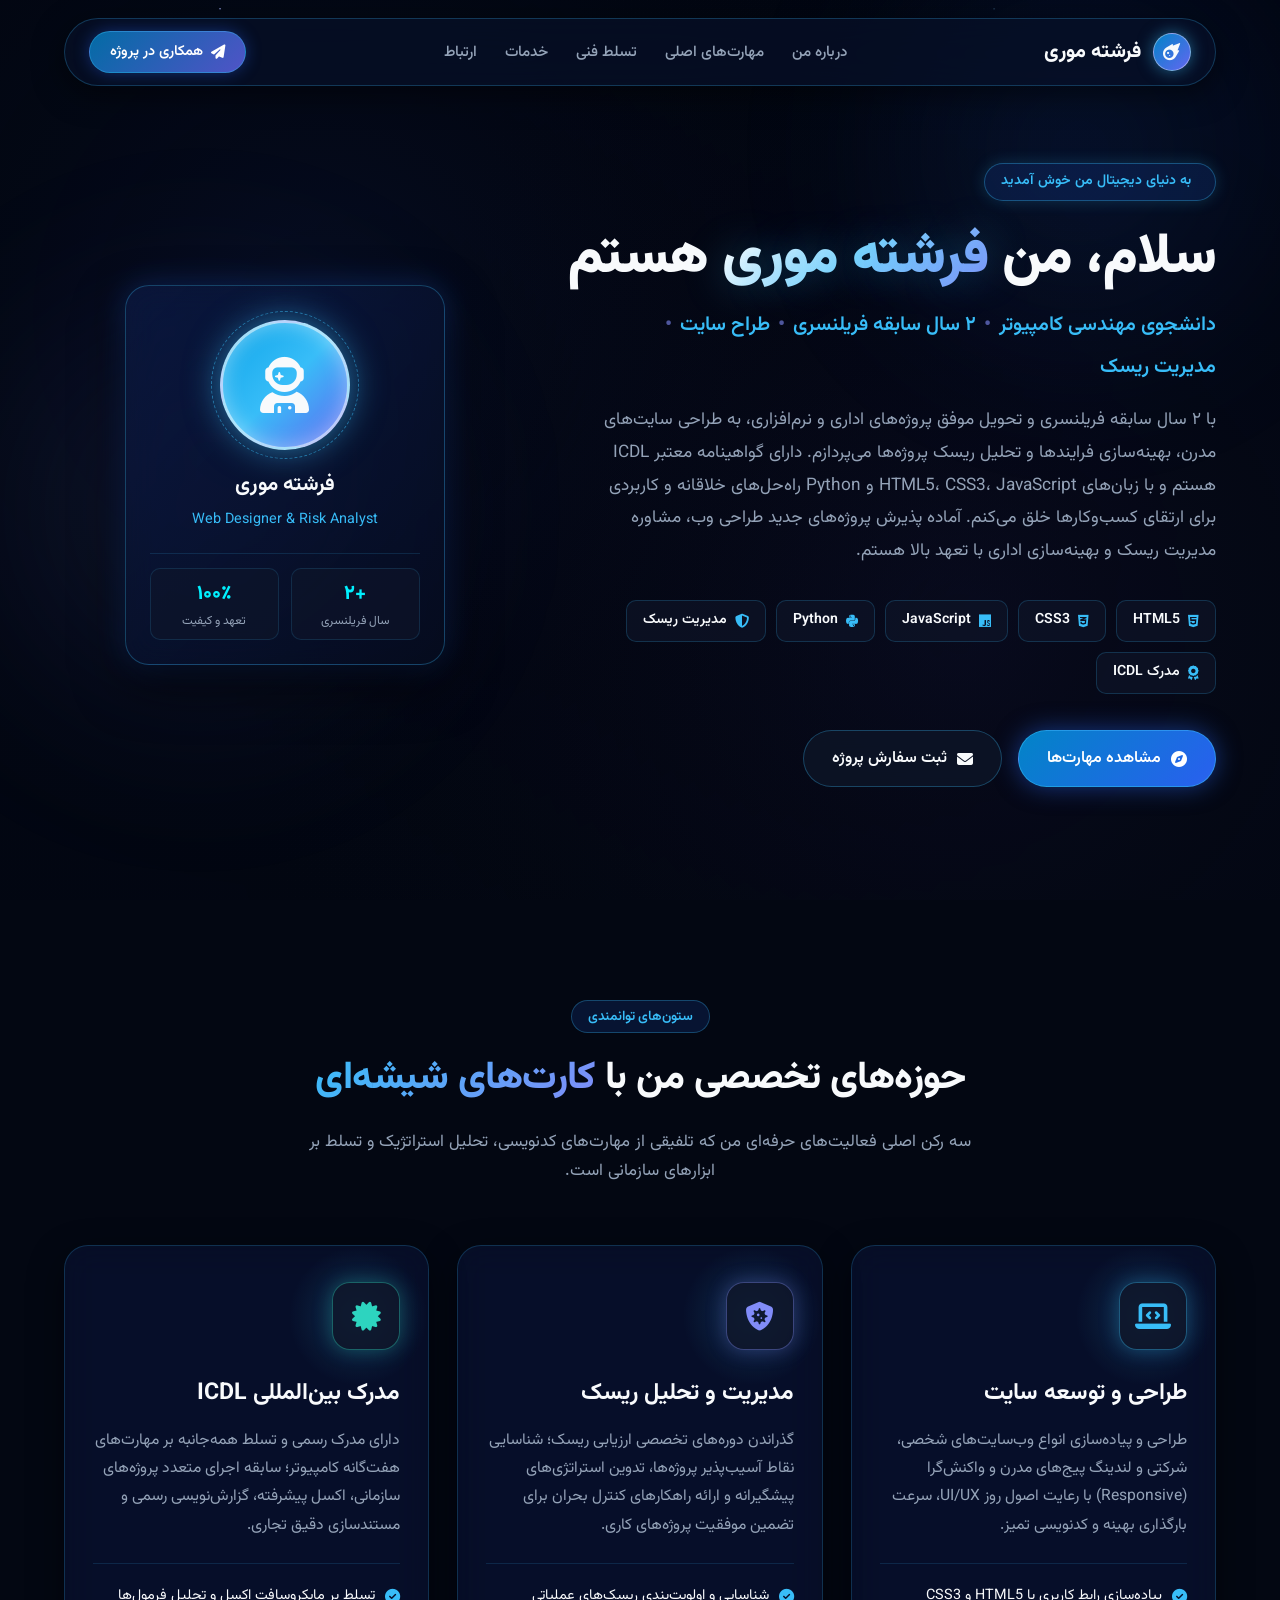
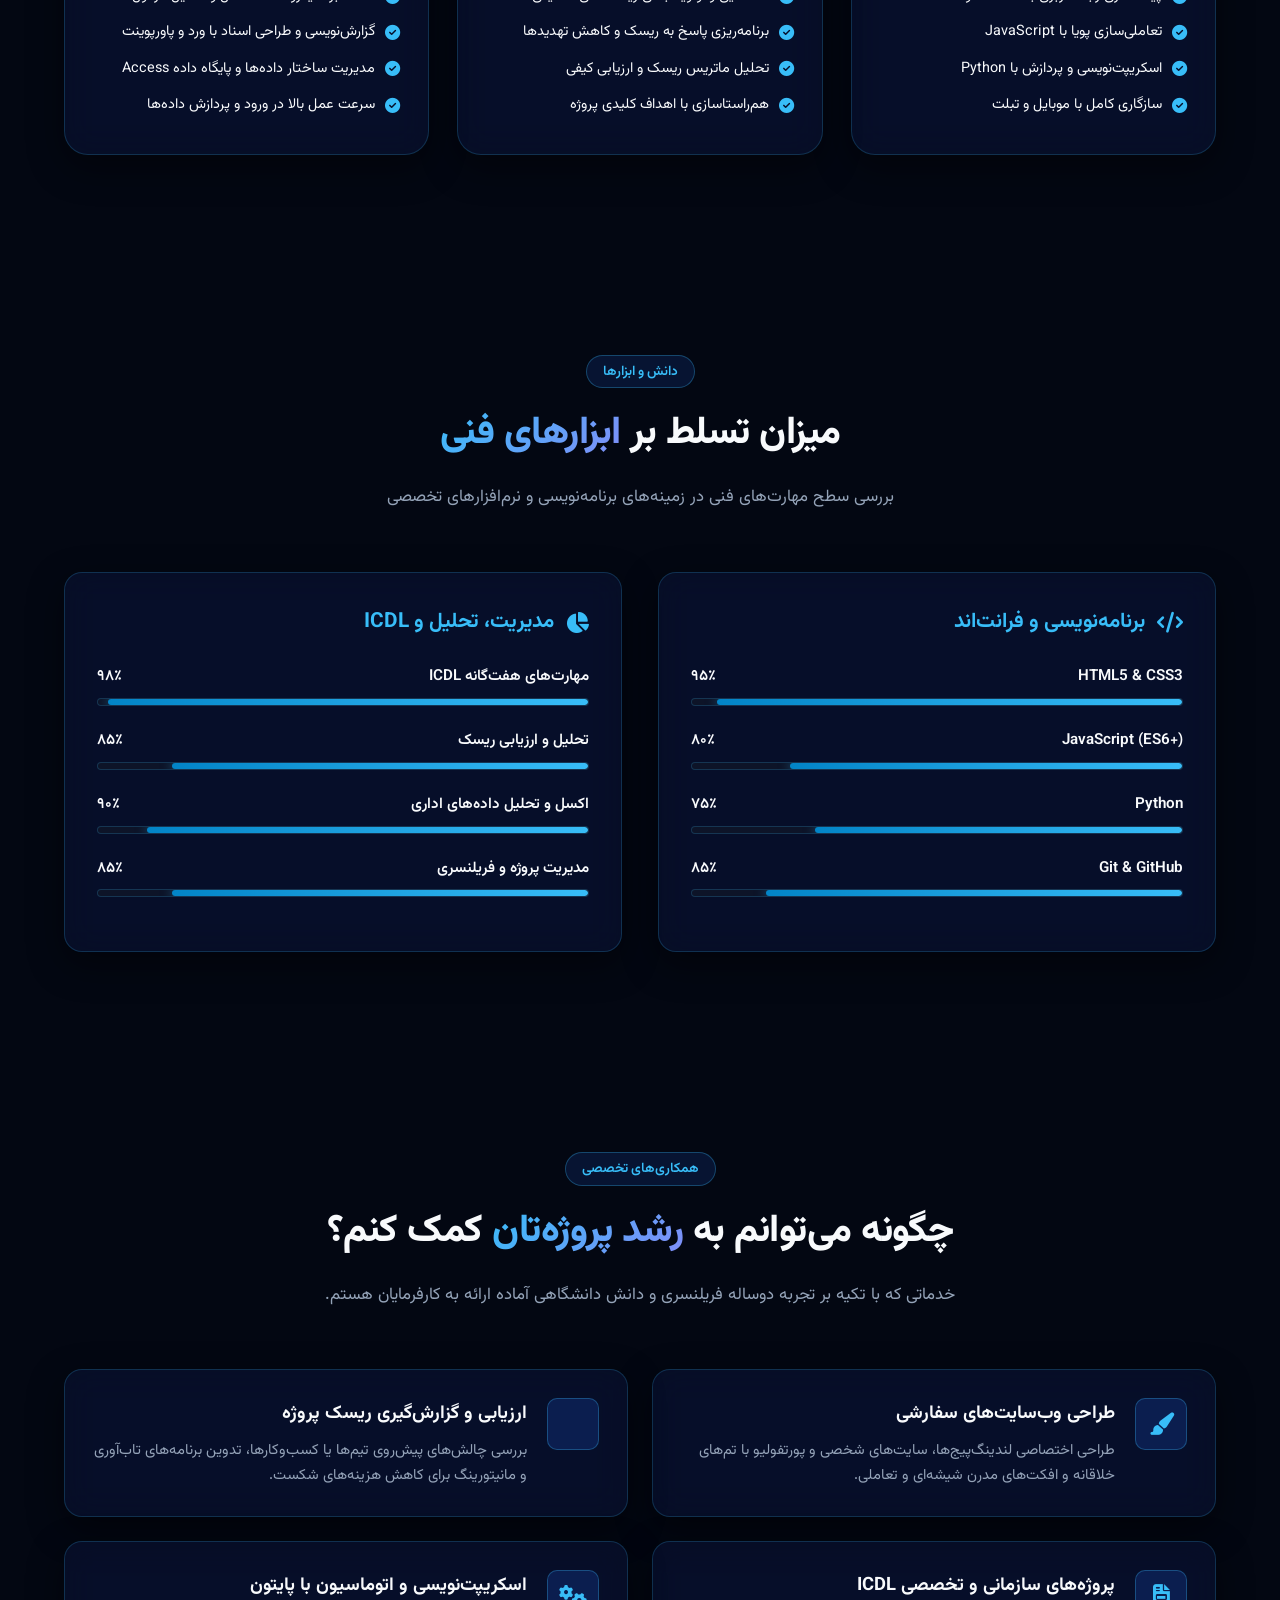
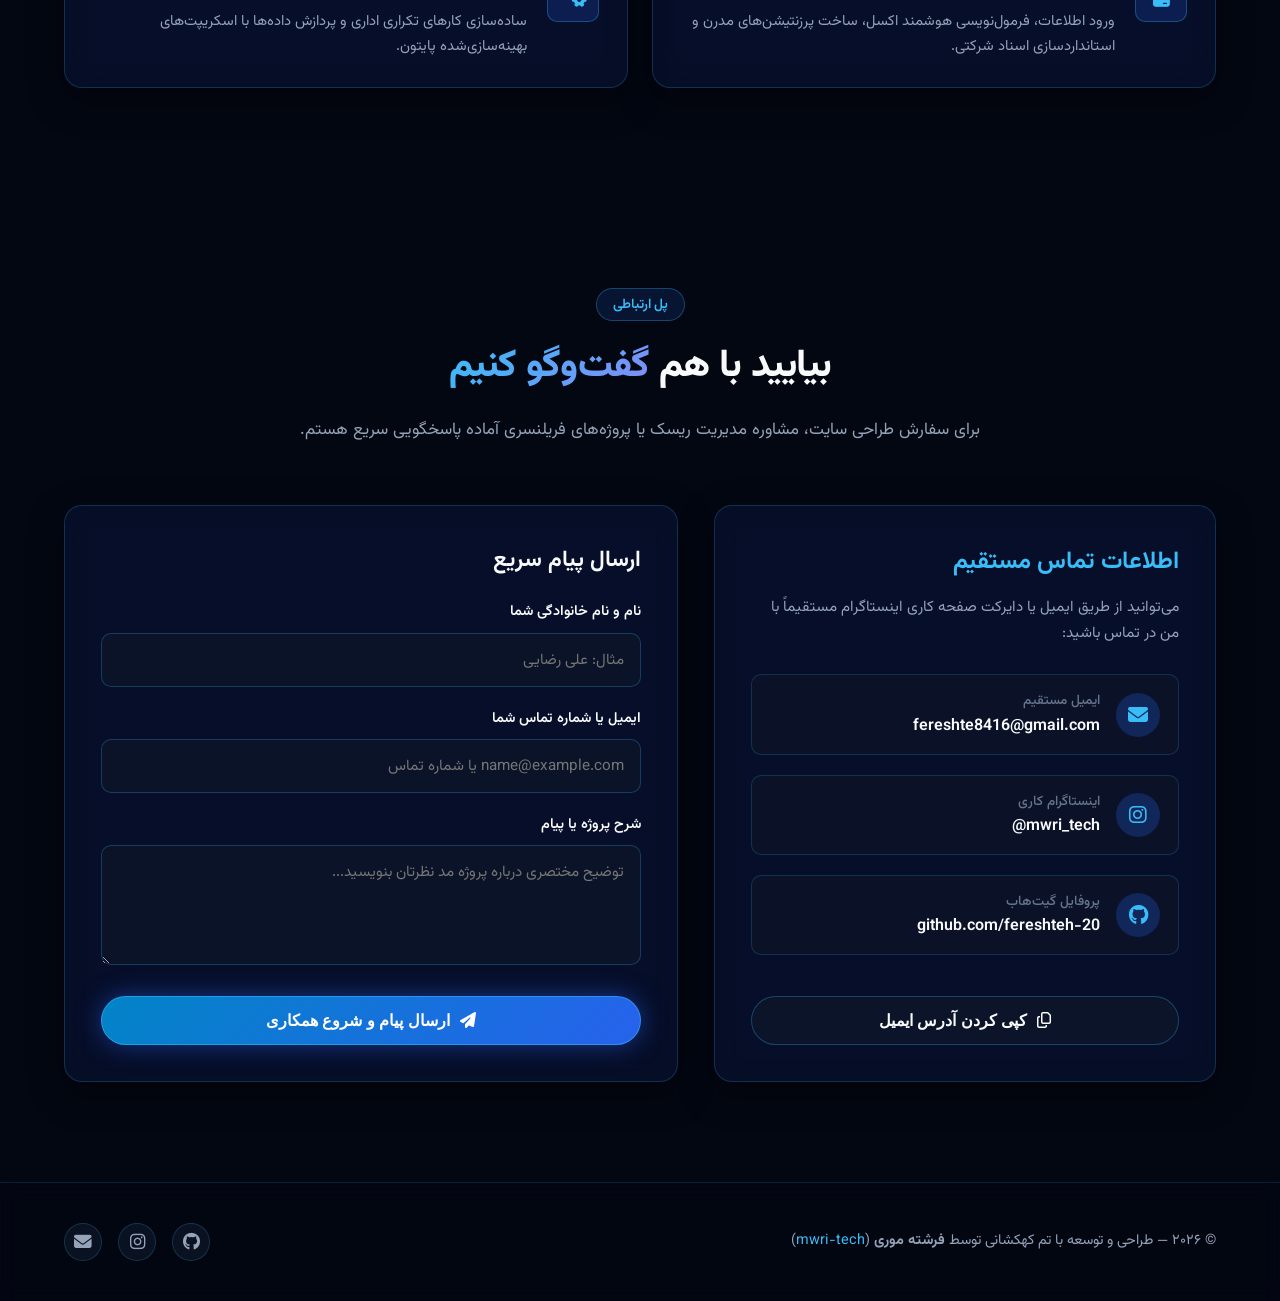
==== index.html @ f46a6313 "feat: cosmic galaxy resume website for Fereshteh Mouri" ====
<!DOCTYPE html>
<html lang="fa" dir="rtl">
<head>
  <meta charset="UTF-8">
  <meta name="viewport" content="width=device-width, initial-scale=1.0">
  <meta name="description" content="رزومه شخصی فرشته موری (mwri-tech) - دانشجوی مهندسی کامپیوتر، طراح سایت، فریلنسر و متخصص مدیریت ریسک و ICDL با تم کهکشانی و کارت‌های شیشه‌ای">
  <title>فرشته موری | رزومه شخصی و نمونه‌کارها</title>

  <!-- Font Awesome Icons CDN -->
  <link rel="stylesheet" href="https://cdnjs.cloudflare.com/ajax/libs/font-awesome/6.5.1/css/all.min.css">

  <!-- Custom Cosmic Styles -->
  <link rel="stylesheet" href="assets/css/style.css">
</head>
<body>

  <!-- Cosmic Background Starfield Canvas -->
  <canvas id="stars-canvas"></canvas>

  <!-- Cosmic Atmospheric Glow Orbs -->
  <div class="cosmic-orb orb-1"></div>
  <div class="cosmic-orb orb-2"></div>

  <!-- ================= Header & Navigation ================= -->
  <header class="site-header">
    <div class="container">
      <nav class="nav-bar">
        <a href="#hero" class="brand-logo">
          <div class="brand-icon">
            <i class="fa-solid fa-meteor"></i>
          </div>
          <span>فرشته موری</span>
        </a>

        <ul class="nav-links">
          <li><a href="#hero" class="nav-link">درباره من</a></li>
          <li><a href="#core-pillars" class="nav-link">مهارت‌های اصلی</a></li>
          <li><a href="#skills" class="nav-link">تسلط فنی</a></li>
          <li><a href="#services" class="nav-link">خدمات</a></li>
          <li><a href="#contact" class="nav-link">ارتباط</a></li>
        </ul>

        <a href="#contact" class="nav-cta">
          <i class="fa-solid fa-paper-plane"></i>
          <span>همکاری در پروژه</span>
        </a>

        <button class="mobile-toggle" aria-label="منو">
          <i class="fa-solid fa-bars"></i>
        </button>
      </nav>
    </div>
  </header>

  <!-- ================= Hero Section ================= -->
  <section id="hero" class="hero-section">
    <div class="container">
      <div class="hero-content">
        <!-- Hero Information -->
        <div class="hero-info">
          <div class="hero-badge">
            <i class="fa-solid fa-sparkles"></i>
            <span>به دنیای دیجیتال من خوش آمدید</span>
          </div>

          <h1 class="hero-title">
            سلام، من <span class="gradient-text">فرشته موری</span> هستم
          </h1>

          <div class="hero-subtitle">
            <span>دانشجوی مهندسی کامپیوتر</span>
            <span class="dot">•</span>
            <span>۲ سال سابقه فریلنسری</span>
            <span class="dot">•</span>
            <span>طراح سایت</span>
            <span class="dot">•</span>
            <span>مدیریت ریسک</span>
          </div>

          <p class="hero-bio">
            با ۲ سال سابقه فریلنسری و تحویل موفق پروژه‌های اداری و نرم‌افزاری، به طراحی سایت‌های مدرن، بهینه‌سازی فرایندها و تحلیل ریسک پروژه‌ها می‌پردازم. دارای گواهینامه معتبر ICDL هستم و با زبان‌های HTML5، CSS3، JavaScript و Python راه‌حل‌های خلاقانه و کاربردی برای ارتقای کسب‌وکارها خلق می‌کنم. آماده پذیرش پروژه‌های جدید طراحی وب، مشاوره مدیریت ریسک و بهینه‌سازی اداری با تعهد بالا هستم.
          </p>

          <!-- Tech Stack Badges -->
          <div class="tech-pills">
            <div class="tech-pill"><i class="fa-brands fa-html5"></i> HTML5</div>
            <div class="tech-pill"><i class="fa-brands fa-css3-alt"></i> CSS3</div>
            <div class="tech-pill"><i class="fa-brands fa-js"></i> JavaScript</div>
            <div class="tech-pill"><i class="fa-brands fa-python"></i> Python</div>
            <div class="tech-pill"><i class="fa-solid fa-shield-halved"></i> مدیریت ریسک</div>
            <div class="tech-pill"><i class="fa-solid fa-award"></i> مدرک ICDL</div>
          </div>

          <!-- Hero Action Buttons -->
          <div class="hero-actions">
            <a href="#core-pillars" class="btn btn-primary">
              <i class="fa-solid fa-compass"></i>
              <span>مشاهده مهارت‌ها</span>
            </a>
            <a href="#contact" class="btn btn-secondary">
              <i class="fa-solid fa-envelope"></i>
              <span>ثبت سفارش پروژه</span>
            </a>
          </div>
        </div>

        <!-- Hero 3D Card / Visual Box -->
        <div class="hero-visual">
          <div class="cosmic-avatar-box glass-panel">
            <div class="avatar-sphere">
              <i class="fa-solid fa-user-astronaut"></i>
            </div>

            <div class="avatar-info">
              <h3>فرشته موری</h3>
              <p>Web Designer & Risk Analyst</p>
            </div>

            <div class="avatar-stats">
              <div class="stat-item">
                <div class="stat-number">+۲</div>
                <div class="stat-label">سال فریلنسری</div>
              </div>
              <div class="stat-item">
                <div class="stat-number">۱۰۰٪</div>
                <div class="stat-label">تعهد و کیفیت</div>
              </div>
            </div>
          </div>
        </div>
      </div>
    </div>
  </section>

  <!-- ================= Glass Core Pillars Section ================= -->
  <section id="core-pillars" class="section">
    <div class="container">
      <div class="section-header">
        <span class="section-tag">ستون‌های توانمندی</span>
        <h2 class="section-title">حوزه‌های تخصصی من با <span>کارت‌های شیشه‌ای</span></h2>
        <p class="section-desc">
          سه رکن اصلی فعالیت‌های حرفه‌ای من که تلفیقی از مهارت‌های کدنویسی، تحلیل استراتژیک و تسلط بر ابزارهای سازمانی است.
        </p>
      </div>

      <div class="core-pillars-grid">
        <!-- Pillar 1: Web Design -->
        <div class="pillar-card card-web glass-panel">
          <div>
            <div class="pillar-icon-box">
              <i class="fa-solid fa-laptop-code"></i>
            </div>
            <h3 class="pillar-title">طراحی و توسعه سایت</h3>
            <p class="pillar-desc">
              طراحی و پیاده‌سازی انواع وب‌سایت‌های شخصی، شرکتی و لندینگ پیج‌های مدرن و واکنش‌گرا (Responsive) با رعایت اصول روز UI/UX، سرعت بارگذاری بهینه و کدنویسی تمیز.
            </p>
          </div>
          <ul class="pillar-features">
            <li><i class="fa-solid fa-circle-check"></i> پیاده‌سازی رابط کاربری با HTML5 و CSS3</li>
            <li><i class="fa-solid fa-circle-check"></i> تعاملی‌سازی پویا با JavaScript</li>
            <li><i class="fa-solid fa-circle-check"></i> اسکریپت‌نویسی و پردازش با Python</li>
            <li><i class="fa-solid fa-circle-check"></i> سازگاری کامل با موبایل و تبلت</li>
          </ul>
        </div>

        <!-- Pillar 2: Risk Management -->
        <div class="pillar-card card-risk glass-panel">
          <div>
            <div class="pillar-icon-box">
              <i class="fa-solid fa-shield-virus"></i>
            </div>
            <h3 class="pillar-title">مدیریت و تحلیل ریسک</h3>
            <p class="pillar-desc">
              گذراندن دوره‌های تخصصی ارزیابی ریسک؛ شناسایی نقاط آسیب‌پذیر پروژه‌ها، تدوین استراتژی‌های پیشگیرانه و ارائه راهکارهای کنترل بحران برای تضمین موفقیت پروژه‌های کاری.
            </p>
          </div>
          <ul class="pillar-features">
            <li><i class="fa-solid fa-circle-check"></i> شناسایی و اولویت‌بندی ریسک‌های عملیاتی</li>
            <li><i class="fa-solid fa-circle-check"></i> برنامه‌ریزی پاسخ به ریسک و کاهش تهدیدها</li>
            <li><i class="fa-solid fa-circle-check"></i> تحلیل ماتریس ریسک و ارزیابی کیفی</li>
            <li><i class="fa-solid fa-circle-check"></i> هم‌راستاسازی با اهداف کلیدی پروژه</li>
          </ul>
        </div>

        <!-- Pillar 3: ICDL -->
        <div class="pillar-card card-icdl glass-panel">
          <div>
            <div class="pillar-icon-box">
              <i class="fa-solid fa-certificate"></i>
            </div>
            <h3 class="pillar-title">مدرک بین‌المللی ICDL</h3>
            <p class="pillar-desc">
              دارای مدرک رسمی و تسلط همه‌جانبه بر مهارت‌های هفت‌گانه کامپیوتر؛ سابقه اجرای متعدد پروژه‌های سازمانی، اکسل پیشرفته، گزارش‌نویسی رسمی و مستندسازی دقیق تجاری.
            </p>
          </div>
          <ul class="pillar-features">
            <li><i class="fa-solid fa-circle-check"></i> تسلط بر مایکروسافت اکسل و تحلیل فرمول‌ها</li>
            <li><i class="fa-solid fa-circle-check"></i> گزارش‌نویسی و طراحی اسناد با ورد و پاورپوینت</li>
            <li><i class="fa-solid fa-circle-check"></i> مدیریت ساختار داده‌ها و پایگاه داده Access</li>
            <li><i class="fa-solid fa-circle-check"></i> سرعت عمل بالا در ورود و پردازش داده‌ها</li>
          </ul>
        </div>
      </div>
    </div>
  </section>

  <!-- ================= Technical Skills Section ================= -->
  <section id="skills" class="section">
    <div class="container">
      <div class="section-header">
        <span class="section-tag">دانش و ابزارها</span>
        <h2 class="section-title">میزان تسلط بر <span>ابزارهای فنی</span></h2>
        <p class="section-desc">
          بررسی سطح مهارت‌های فنی در زمینه‌های برنامه‌نویسی و نرم‌افزارهای تخصصی
        </p>
      </div>

      <div class="skills-wrapper">
        <!-- Programming & Web Skills -->
        <div class="skills-column glass-panel">
          <h3 class="skills-col-title">
            <i class="fa-solid fa-code"></i>
            برنامه‌نویسی و فرانت‌اند
          </h3>

          <div class="skill-bar-item">
            <div class="skill-info">
              <span>HTML5 & CSS3</span>
              <span>۹۵٪</span>
            </div>
            <div class="skill-track">
              <div class="skill-progress" data-width="95%"></div>
            </div>
          </div>

          <div class="skill-bar-item">
            <div class="skill-info">
              <span>JavaScript (ES6+)</span>
              <span>۸۰٪</span>
            </div>
            <div class="skill-track">
              <div class="skill-progress" data-width="80%"></div>
            </div>
          </div>

          <div class="skill-bar-item">
            <div class="skill-info">
              <span>Python</span>
              <span>۷۵٪</span>
            </div>
            <div class="skill-track">
              <div class="skill-progress" data-width="75%"></div>
            </div>
          </div>

          <div class="skill-bar-item">
            <div class="skill-info">
              <span>Git & GitHub</span>
              <span>۸۵٪</span>
            </div>
            <div class="skill-track">
              <div class="skill-progress" data-width="85%"></div>
            </div>
          </div>
        </div>

        <!-- Management & Office Skills -->
        <div class="skills-column glass-panel">
          <h3 class="skills-col-title">
            <i class="fa-solid fa-chart-pie"></i>
            مدیریت، تحلیل و ICDL
          </h3>

          <div class="skill-bar-item">
            <div class="skill-info">
              <span>مهارت‌های هفت‌گانه ICDL</span>
              <span>۹۸٪</span>
            </div>
            <div class="skill-track">
              <div class="skill-progress" data-width="98%"></div>
            </div>
          </div>

          <div class="skill-bar-item">
            <div class="skill-info">
              <span>تحلیل و ارزیابی ریسک</span>
              <span>۸۵٪</span>
            </div>
            <div class="skill-track">
              <div class="skill-progress" data-width="85%"></div>
            </div>
          </div>

          <div class="skill-bar-item">
            <div class="skill-info">
              <span>اکسل و تحلیل داده‌های اداری</span>
              <span>۹۰٪</span>
            </div>
            <div class="skill-track">
              <div class="skill-progress" data-width="90%"></div>
            </div>
          </div>

          <div class="skill-bar-item">
            <div class="skill-info">
              <span>مدیریت پروژه و فریلنسری</span>
              <span>۸۵٪</span>
            </div>
            <div class="skill-track">
              <div class="skill-progress" data-width="85%"></div>
            </div>
          </div>
        </div>
      </div>
    </div>
  </section>

  <!-- ================= Services Section ================= -->
  <section id="services" class="section">
    <div class="container">
      <div class="section-header">
        <span class="section-tag">همکاری‌های تخصصی</span>
        <h2 class="section-title">چگونه می‌توانم به <span>رشد پروژه‌تان</span> کمک کنم؟</h2>
        <p class="section-desc">
          خدماتی که با تکیه بر تجربه دوساله فریلنسری و دانش دانشگاهی آماده ارائه به کارفرمایان هستم.
        </p>
      </div>

      <div class="services-grid">
        <div class="service-card glass-panel">
          <div class="service-icon">
            <i class="fa-solid fa-paintbrush"></i>
          </div>
          <div class="service-content">
            <h4>طراحی وب‌سایت‌های سفارشی</h4>
            <p>
              طراحی اختصاصی لندینگ‌پیج‌ها، سایت‌های شخصی و پورتفولیو با تم‌های خلاقانه و افکت‌های مدرن شیشه‌ای و تعاملی.
            </p>
          </div>
        </div>

        <div class="service-card glass-panel">
          <div class="service-icon">
            <i class="fa-solid fa-shield-check"></i>
          </div>
          <div class="service-content">
            <h4>ارزیابی و گزارش‌گیری ریسک پروژه</h4>
            <p>
              بررسی چالش‌های پیش‌روی تیم‌ها یا کسب‌وکارها، تدوین برنامه‌های تاب‌آوری و مانیتورینگ برای کاهش هزینه‌های شکست.
            </p>
          </div>
        </div>

        <div class="service-card glass-panel">
          <div class="service-icon">
            <i class="fa-solid fa-file-invoice"></i>
          </div>
          <div class="service-content">
            <h4>پروژه‌های سازمانی و تخصصی ICDL</h4>
            <p>
              ورود اطلاعات، فرمول‌نویسی هوشمند اکسل، ساخت پرزنتیشن‌های مدرن و استانداردسازی اسناد شرکتی.
            </p>
          </div>
        </div>

        <div class="service-card glass-panel">
          <div class="service-icon">
            <i class="fa-solid fa-gears"></i>
          </div>
          <div class="service-content">
            <h4>اسکریپت‌نویسی و اتوماسیون با پایتون</h4>
            <p>
              ساده‌سازی کارهای تکراری اداری و پردازش داده‌ها با اسکریپت‌های بهینه‌سازی‌شده پایتون.
            </p>
          </div>
        </div>
      </div>
    </div>
  </section>

  <!-- ================= Contact Section ================= -->
  <section id="contact" class="section">
    <div class="container">
      <div class="section-header">
        <span class="section-tag">پل ارتباطی</span>
        <h2 class="section-title">بیایید با هم <span>گفت‌وگو کنیم</span></h2>
        <p class="section-desc">
          برای سفارش طراحی سایت، مشاوره مدیریت ریسک یا پروژه‌های فریلنسری آماده پاسخگویی سریع هستم.
        </p>
      </div>

      <div class="contact-grid">
        <!-- Contact Info Panel -->
        <div class="contact-info-panel glass-panel">
          <div>
            <h3 style="font-size: 1.5rem; margin-bottom: 12px; color: var(--cyan-glow);">اطلاعات تماس مستقیم</h3>
            <p style="color: var(--text-secondary); font-size: 0.95rem;">
              می‌توانید از طریق ایمیل یا دایرکت صفحه کاری اینستاگرام مستقیماً با من در تماس باشید:
            </p>

            <div class="contact-channels">
              <!-- Email -->
              <a href="mailto:fereshte8416@gmail.com" class="contact-channel-item">
                <div class="channel-icon">
                  <i class="fa-solid fa-envelope"></i>
                </div>
                <div class="channel-details">
                  <h5>ایمیل مستقیم</h5>
                  <p>fereshte8416@gmail.com</p>
                </div>
              </a>

              <!-- Instagram -->
              <a href="https://instagram.com/mwri_tech" target="_blank" rel="noopener noreferrer" class="contact-channel-item">
                <div class="channel-icon">
                  <i class="fa-brands fa-instagram"></i>
                </div>
                <div class="channel-details">
                  <h5>اینستاگرام کاری</h5>
                  <p>@mwri_tech</p>
                </div>
              </a>

              <!-- GitHub -->
              <a href="https://github.com/fereshteh-20" target="_blank" rel="noopener noreferrer" class="contact-channel-item">
                <div class="channel-icon">
                  <i class="fa-brands fa-github"></i>
                </div>
                <div class="channel-details">
                  <h5>پروفایل گیت‌هاب</h5>
                  <p>github.com/fereshteh-20</p>
                </div>
              </a>
            </div>
          </div>

          <button id="copy-email-btn" class="btn btn-secondary" style="width: 100%;">
            <i class="fa-regular fa-copy"></i>
            <span>کپی کردن آدرس ایمیل</span>
          </button>
        </div>

        <!-- Contact Quick Message Form -->
        <div class="contact-form-panel glass-panel">
          <h3 style="font-size: 1.4rem; margin-bottom: 20px; color: var(--text-primary);">ارسال پیام سریع</h3>

          <div id="form-success" style="display: none; padding: 14px; background: rgba(16, 185, 129, 0.2); border: 1px solid rgba(16, 185, 129, 0.4); border-radius: 8px; color: #6ee7b7; margin-bottom: 20px; font-size: 0.95rem;">
            <i class="fa-solid fa-circle-check"></i> ایمیل شما آماده ارسال شد! نرم‌افزار ایمیل شما برای تایید نهایی باز شد.
          </div>

          <form id="contact-form">
            <div class="form-group">
              <label class="form-label" for="sender-name">نام و نام خانوادگی شما</label>
              <input type="text" id="sender-name" class="form-input" placeholder="مثال: علی رضایی" required>
            </div>

            <div class="form-group">
              <label class="form-label" for="sender-email">ایمیل یا شماره تماس شما</label>
              <input type="text" id="sender-email" class="form-input" placeholder="name@example.com یا شماره تماس" required>
            </div>

            <div class="form-group">
              <label class="form-label" for="sender-message">شرح پروژه یا پیام</label>
              <textarea id="sender-message" class="form-textarea" placeholder="توضیح مختصری درباره پروژه مد نظرتان بنویسید..." required></textarea>
            </div>

            <button type="submit" class="btn btn-primary" style="width: 100%;">
              <i class="fa-solid fa-paper-plane"></i>
              <span>ارسال پیام و شروع همکاری</span>
            </button>
          </form>
        </div>
      </div>
    </div>
  </section>

  <!-- ================= Footer ================= -->
  <footer class="site-footer">
    <div class="container">
      <div class="footer-content">
        <p class="footer-text">
          © ۲۰۲۶ — طراحی و توسعه با تم کهکشانی توسط <strong>فرشته موری</strong> (<a href="https://github.com/fereshteh-20" style="color: var(--cyan-glow); text-decoration: none;">mwri-tech</a>)
        </p>

        <div class="footer-socials">
          <a href="https://github.com/fereshteh-20" target="_blank" rel="noopener noreferrer" class="social-link" title="گیت‌هاب">
            <i class="fa-brands fa-github"></i>
          </a>
          <a href="https://instagram.com/mwri_tech" target="_blank" rel="noopener noreferrer" class="social-link" title="اینستاگرام">
            <i class="fa-brands fa-instagram"></i>
          </a>
          <a href="mailto:fereshte8416@gmail.com" class="social-link" title="ایمیل">
            <i class="fa-solid fa-envelope"></i>
          </a>
        </div>
      </div>
    </div>
  </footer>

  <!-- Scripts -->
  <script src="assets/js/stars-canvas.js"></script>
  <script src="assets/js/main.js"></script>
</body>
</html>
---- assets/css/style.css ----
/* ===================================================
   Cosmic Galaxy Resume - Fereshteh Mouri (mwri-tech)
   Theme: Deep Space Blue & Black + Glowing Glassmorphism
   =================================================== */

@import url('https://fonts.googleapis.com/css2?family=Vazirmatn:wght@300;400;500;600;700;800;900&display=swap');

:root {
  --font-main: 'Vazirmatn', -apple-system, BlinkMacSystemFont, 'Segoe UI', Roboto, Tahoma, sans-serif;

  /* Color Palette */
  --bg-deep-space: #030712;
  --bg-nebula-dark: #050b1d;
  --bg-nebula-blue: #0b1536;
  --text-primary: #f8fafc;
  --text-secondary: #94a3b8;
  --text-muted: #64748b;

  /* Cosmic Glows & Accents */
  --cyan-glow: #38bdf8;
  --cyan-bright: #00f0ff;
  --blue-accent: #2563eb;
  --blue-deep: #1d4ed8;
  --indigo-glow: #818cf8;
  --purple-nebula: #a855f7;

  /* Glassmorphism Specs */
  --glass-bg: rgba(11, 21, 54, 0.55);
  --glass-bg-hover: rgba(15, 28, 70, 0.75);
  --glass-border: rgba(56, 189, 248, 0.2);
  --glass-border-hover: rgba(56, 189, 248, 0.55);
  --glass-shadow: 0 12px 36px 0 rgba(0, 0, 0, 0.45);
  --glass-glow: 0 0 25px rgba(56, 189, 248, 0.18);
  --glass-blur: blur(16px) saturate(180%);

  /* Layout */
  --container-max: 1200px;
  --radius-sm: 10px;
  --radius-md: 18px;
  --radius-lg: 24px;
  --radius-full: 9999px;
  --transition-smooth: all 0.35s cubic-bezier(0.4, 0, 0.2, 1);
}

/* Reset & Base */
*, *::before, *::after {
  box-sizing: border-box;
  margin: 0;
  padding: 0;
}

html {
  scroll-behavior: smooth;
  color-scheme: dark;
}

body {
  font-family: var(--font-main);
  background-color: var(--bg-deep-space);
  color: var(--text-primary);
  direction: rtl;
  text-align: right;
  line-height: 1.7;
  overflow-x: hidden;
  position: relative;
  min-height: 100vh;
}

/* Cosmic Background Canvas */
#stars-canvas {
  position: fixed;
  top: 0;
  left: 0;
  width: 100%;
  height: 100%;
  z-index: 0;
  pointer-events: none;
}

/* Background Atmosphere Glows */
.cosmic-orb {
  position: fixed;
  border-radius: 50%;
  filter: blur(90px);
  pointer-events: none;
  z-index: 0;
  opacity: 0.35;
  animation: cosmicPulse 10s ease-in-out infinite alternate;
}

.orb-1 {
  top: -100px;
  right: -50px;
  width: 500px;
  height: 500px;
  background: radial-gradient(circle, rgba(37, 99, 235, 0.5) 0%, rgba(56, 189, 248, 0) 70%);
}

.orb-2 {
  bottom: 10%;
  left: -100px;
  width: 600px;
  height: 600px;
  background: radial-gradient(circle, rgba(129, 140, 248, 0.35) 0%, rgba(168, 85, 247, 0) 70%);
  animation-delay: -5s;
}

@keyframes cosmicPulse {
  0% { transform: scale(1) translate(0, 0); opacity: 0.25; }
  50% { transform: scale(1.15) translate(30px, 20px); opacity: 0.45; }
  100% { transform: scale(0.95) translate(-20px, -10px); opacity: 0.3; }
}

/* Container */
.container {
  width: 100%;
  max-width: var(--container-max);
  margin: 0 auto;
  padding: 0 24px;
  position: relative;
  z-index: 1;
}

/* ===================================================
   Glassmorphism Styles
   =================================================== */
.glass-panel {
  background: var(--glass-bg);
  backdrop-filter: var(--glass-blur);
  -webkit-backdrop-filter: var(--glass-blur);
  border: 1px solid var(--glass-border);
  box-shadow: var(--glass-shadow);
  border-radius: var(--radius-md);
  position: relative;
  transition: var(--transition-smooth);
}

.glass-panel:hover {
  border-color: var(--glass-border-hover);
  box-shadow: var(--glass-shadow), var(--glass-glow);
}

/* ===================================================
   Header & Navigation
   =================================================== */
.site-header {
  position: fixed;
  top: 18px;
  left: 0;
  right: 0;
  z-index: 100;
  transition: var(--transition-smooth);
}

.nav-bar {
  display: flex;
  align-items: center;
  justify-content: space-between;
  padding: 12px 24px;
  border-radius: var(--radius-full);
  background: rgba(8, 16, 40, 0.7);
  backdrop-filter: blur(20px);
  -webkit-backdrop-filter: blur(20px);
  border: 1px solid rgba(56, 189, 248, 0.25);
  box-shadow: 0 8px 30px rgba(0, 0, 0, 0.5);
}

.brand-logo {
  display: flex;
  align-items: center;
  gap: 12px;
  text-decoration: none;
  color: var(--text-primary);
  font-weight: 800;
  font-size: 1.25rem;
}

.brand-icon {
  width: 38px;
  height: 38px;
  border-radius: 50%;
  background: linear-gradient(135deg, #0284c7, #6366f1);
  display: flex;
  align-items: center;
  justify-content: center;
  font-size: 1.1rem;
  box-shadow: 0 0 16px rgba(56, 189, 248, 0.5);
  border: 1px solid rgba(255, 255, 255, 0.4);
}

.nav-links {
  display: flex;
  align-items: center;
  gap: 28px;
  list-style: none;
}

.nav-link {
  color: var(--text-secondary);
  text-decoration: none;
  font-weight: 500;
  font-size: 0.95rem;
  transition: var(--transition-smooth);
  position: relative;
  padding: 6px 0;
}

.nav-link::after {
  content: '';
  position: absolute;
  bottom: 0;
  right: 0;
  width: 0;
  height: 2px;
  background: linear-gradient(90deg, var(--cyan-glow), var(--indigo-glow));
  border-radius: 2px;
  transition: var(--transition-smooth);
}

.nav-link:hover {
  color: var(--cyan-glow);
}

.nav-link:hover::after {
  width: 100%;
}

.nav-cta {
  display: flex;
  align-items: center;
  gap: 8px;
  padding: 8px 20px;
  background: linear-gradient(135deg, rgba(2, 132, 199, 0.8), rgba(99, 102, 241, 0.8));
  color: #ffffff;
  text-decoration: none;
  border-radius: var(--radius-full);
  font-size: 0.9rem;
  font-weight: 600;
  border: 1px solid rgba(56, 189, 248, 0.4);
  box-shadow: 0 0 16px rgba(37, 99, 235, 0.4);
  transition: var(--transition-smooth);
}

.nav-cta:hover {
  transform: translateY(-2px);
  box-shadow: 0 0 24px rgba(56, 189, 248, 0.7);
  border-color: var(--cyan-bright);
}

/* Mobile Nav Toggle */
.mobile-toggle {
  display: none;
  background: none;
  border: none;
  color: var(--text-primary);
  font-size: 1.5rem;
  cursor: pointer;
}

/* ===================================================
   Hero Section
   =================================================== */
.hero-section {
  min-height: 100vh;
  display: flex;
  align-items: center;
  padding: 130px 0 80px;
  position: relative;
}

.hero-content {
  display: grid;
  grid-template-columns: 1.2fr 0.8fr;
  gap: 48px;
  align-items: center;
}

.hero-badge {
  display: inline-flex;
  align-items: center;
  gap: 8px;
  padding: 6px 16px;
  border-radius: var(--radius-full);
  background: rgba(37, 99, 235, 0.15);
  border: 1px solid rgba(56, 189, 248, 0.35);
  color: var(--cyan-glow);
  font-size: 0.88rem;
  font-weight: 600;
  margin-bottom: 24px;
  box-shadow: 0 0 16px rgba(56, 189, 248, 0.2);
}

.hero-title {
  font-size: 3.5rem;
  font-weight: 900;
  line-height: 1.2;
  margin-bottom: 16px;
  letter-spacing: -0.5px;
}

.hero-title .gradient-text {
  background: linear-gradient(135deg, #ffffff 10%, #7dd3fc 50%, #818cf8 100%);
  -webkit-background-clip: text;
  -webkit-text-fill-color: transparent;
  text-shadow: 0 0 40px rgba(56, 189, 248, 0.35);
}

.hero-subtitle {
  font-size: 1.25rem;
  font-weight: 600;
  color: var(--cyan-glow);
  margin-bottom: 20px;
  display: flex;
  flex-wrap: wrap;
  gap: 8px;
  align-items: center;
}

.hero-subtitle span.dot {
  color: var(--indigo-glow);
  opacity: 0.6;
}

.hero-bio {
  font-size: 1.08rem;
  color: var(--text-secondary);
  line-height: 1.9;
  margin-bottom: 32px;
  max-width: 620px;
}

/* Tech Badges / Pills in Hero */
.tech-pills {
  display: flex;
  flex-wrap: wrap;
  gap: 10px;
  margin-bottom: 36px;
}

.tech-pill {
  display: inline-flex;
  align-items: center;
  gap: 8px;
  padding: 8px 16px;
  border-radius: var(--radius-sm);
  background: rgba(15, 23, 42, 0.6);
  border: 1px solid rgba(56, 189, 248, 0.2);
  color: var(--text-primary);
  font-size: 0.88rem;
  font-weight: 600;
  transition: var(--transition-smooth);
}

.tech-pill:hover {
  background: rgba(30, 58, 138, 0.4);
  border-color: var(--cyan-glow);
  transform: translateY(-2px);
  box-shadow: 0 4px 16px rgba(56, 189, 248, 0.25);
}

.tech-pill i {
  color: var(--cyan-glow);
}

/* Hero Action Buttons */
.hero-actions {
  display: flex;
  flex-wrap: wrap;
  gap: 16px;
}

.btn {
  display: inline-flex;
  align-items: center;
  justify-content: center;
  gap: 10px;
  padding: 14px 28px;
  border-radius: var(--radius-full);
  font-size: 1rem;
  font-weight: 600;
  text-decoration: none;
  cursor: pointer;
  transition: var(--transition-smooth);
}

.btn-primary {
  background: linear-gradient(135deg, #0284c7, #2563eb, #6366f1);
  background-size: 200% auto;
  color: #ffffff;
  border: 1px solid rgba(56, 189, 248, 0.5);
  box-shadow: 0 0 24px rgba(37, 99, 235, 0.5);
}

.btn-primary:hover {
  background-position: right center;
  transform: translateY(-3px);
  box-shadow: 0 0 32px rgba(56, 189, 248, 0.7);
}

.btn-secondary {
  background: rgba(15, 23, 42, 0.7);
  backdrop-filter: blur(12px);
  color: var(--text-primary);
  border: 1px solid rgba(56, 189, 248, 0.3);
}

.btn-secondary:hover {
  background: rgba(30, 58, 138, 0.35);
  border-color: var(--cyan-glow);
  transform: translateY(-3px);
}

/* Hero Visual Box / 3D Card */
.hero-visual {
  display: flex;
  justify-content: center;
  align-items: center;
  position: relative;
}

.cosmic-avatar-box {
  width: 320px;
  height: 380px;
  border-radius: var(--radius-lg);
  padding: 24px;
  display: flex;
  flex-direction: column;
  justify-content: space-between;
  position: relative;
  overflow: hidden;
  background: linear-gradient(135deg, rgba(14, 28, 68, 0.65) 0%, rgba(6, 12, 30, 0.85) 100%);
  border: 1px solid rgba(56, 189, 248, 0.3);
  box-shadow: 0 20px 50px rgba(0, 0, 0, 0.6), 0 0 30px rgba(37, 99, 235, 0.3);
  animation: floatAvatar 6s ease-in-out infinite;
}

@keyframes floatAvatar {
  0%, 100% { transform: translateY(0px) rotate(0deg); }
  50% { transform: translateY(-14px) rotate(1deg); }
}

.avatar-sphere {
  width: 130px;
  height: 130px;
  border-radius: 50%;
  margin: 10px auto;
  background: linear-gradient(135deg, #0ea5e9, #38bdf8, #6366f1);
  display: flex;
  align-items: center;
  justify-content: center;
  font-size: 3.5rem;
  box-shadow: 0 0 35px rgba(56, 189, 248, 0.6), inset 0 0 20px rgba(255, 255, 255, 0.4);
  border: 3px solid rgba(255, 255, 255, 0.6);
  position: relative;
}

.avatar-sphere::after {
  content: '';
  position: absolute;
  inset: -12px;
  border-radius: 50%;
  border: 1px dashed rgba(56, 189, 248, 0.5);
  animation: spinSlow 20s linear infinite;
}

@keyframes spinSlow {
  from { transform: rotate(0deg); }
  to { transform: rotate(360deg); }
}

.avatar-info {
  text-align: center;
}

.avatar-info h3 {
  font-size: 1.3rem;
  font-weight: 700;
  color: var(--text-primary);
  margin-bottom: 4px;
}

.avatar-info p {
  color: var(--cyan-glow);
  font-size: 0.9rem;
  margin-bottom: 12px;
}

.avatar-stats {
  display: grid;
  grid-template-columns: 1fr 1fr;
  gap: 12px;
  padding-top: 14px;
  border-top: 1px solid rgba(56, 189, 248, 0.15);
}

.stat-item {
  background: rgba(15, 23, 42, 0.6);
  padding: 8px 12px;
  border-radius: var(--radius-sm);
  text-align: center;
  border: 1px solid rgba(56, 189, 248, 0.15);
}

.stat-number {
  font-size: 1.25rem;
  font-weight: 800;
  color: var(--cyan-bright);
}

.stat-label {
  font-size: 0.75rem;
  color: var(--text-secondary);
}

/* ===================================================
   Section Headings
   =================================================== */
.section {
  padding: 100px 0;
  position: relative;
}

.section-header {
  text-align: center;
  max-width: 680px;
  margin: 0 auto 60px;
}

.section-tag {
  display: inline-block;
  padding: 4px 16px;
  border-radius: var(--radius-full);
  background: rgba(37, 99, 235, 0.15);
  border: 1px solid rgba(56, 189, 248, 0.3);
  color: var(--cyan-glow);
  font-size: 0.85rem;
  font-weight: 600;
  margin-bottom: 14px;
}

.section-title {
  font-size: 2.4rem;
  font-weight: 800;
  margin-bottom: 16px;
  letter-spacing: -0.5px;
}

.section-title span {
  background: linear-gradient(135deg, #38bdf8, #818cf8);
  -webkit-background-clip: text;
  -webkit-text-fill-color: transparent;
}

.section-desc {
  font-size: 1.05rem;
  color: var(--text-secondary);
}

/* ===================================================
   Glass Core Pillars Section (User Core Requirement)
   =================================================== */
.core-pillars-grid {
  display: grid;
  grid-template-columns: repeat(3, 1fr);
  gap: 28px;
}

.pillar-card {
  padding: 36px 28px;
  border-radius: var(--radius-lg);
  display: flex;
  flex-direction: column;
  justify-content: space-between;
  min-height: 420px;
  position: relative;
  overflow: hidden;
  transition: var(--transition-smooth);
}

.pillar-card::before {
  content: '';
  position: absolute;
  top: 0;
  right: 0;
  width: 140px;
  height: 140px;
  background: radial-gradient(circle, rgba(56, 189, 248, 0.18) 0%, rgba(0, 0, 0, 0) 70%);
  border-radius: 50%;
  pointer-events: none;
  transition: var(--transition-smooth);
}

.pillar-card:hover {
  transform: translateY(-8px);
}

.pillar-card:hover::before {
  width: 220px;
  height: 220px;
  background: radial-gradient(circle, rgba(56, 189, 248, 0.3) 0%, rgba(0, 0, 0, 0) 70%);
}

/* Individual Card Accent Glows */
.pillar-card.card-web:hover {
  border-color: rgba(56, 189, 248, 0.6);
  box-shadow: 0 16px 40px rgba(56, 189, 248, 0.25);
}

.pillar-card.card-risk:hover {
  border-color: rgba(129, 140, 248, 0.6);
  box-shadow: 0 16px 40px rgba(129, 140, 248, 0.25);
}

.pillar-card.card-icdl:hover {
  border-color: rgba(45, 212, 191, 0.6);
  box-shadow: 0 16px 40px rgba(45, 212, 191, 0.25);
}

.pillar-icon-box {
  width: 68px;
  height: 68px;
  border-radius: var(--radius-md);
  display: flex;
  align-items: center;
  justify-content: center;
  font-size: 1.8rem;
  margin-bottom: 24px;
  background: rgba(15, 23, 42, 0.8);
  border: 1px solid rgba(56, 189, 248, 0.3);
  box-shadow: 0 8px 24px rgba(0, 0, 0, 0.4);
  position: relative;
}

.card-web .pillar-icon-box {
  color: #38bdf8;
  border-color: rgba(56, 189, 248, 0.4);
  box-shadow: 0 0 20px rgba(56, 189, 248, 0.3);
}

.card-risk .pillar-icon-box {
  color: #818cf8;
  border-color: rgba(129, 140, 248, 0.4);
  box-shadow: 0 0 20px rgba(129, 140, 248, 0.3);
}

.card-icdl .pillar-icon-box {
  color: #2dd4bf;
  border-color: rgba(45, 212, 191, 0.4);
  box-shadow: 0 0 20px rgba(45, 212, 191, 0.3);
}

.pillar-title {
  font-size: 1.45rem;
  font-weight: 700;
  margin-bottom: 12px;
  color: var(--text-primary);
}

.pillar-desc {
  color: var(--text-secondary);
  font-size: 0.98rem;
  line-height: 1.8;
  margin-bottom: 24px;
}

.pillar-features {
  list-style: none;
  display: flex;
  flex-direction: column;
  gap: 12px;
  margin-top: auto;
  padding-top: 20px;
  border-top: 1px solid rgba(56, 189, 248, 0.15);
}

.pillar-features li {
  display: flex;
  align-items: center;
  gap: 10px;
  font-size: 0.9rem;
  color: var(--text-primary);
}

.pillar-features li i {
  color: var(--cyan-glow);
  font-size: 0.95rem;
}

/* ===================================================
   Skills & Technologies Detail Section
   =================================================== */
.skills-wrapper {
  display: grid;
  grid-template-columns: 1fr 1fr;
  gap: 36px;
}

.skills-column {
  padding: 32px;
}

.skills-col-title {
  font-size: 1.3rem;
  font-weight: 700;
  margin-bottom: 24px;
  display: flex;
  align-items: center;
  gap: 12px;
  color: var(--cyan-glow);
}

.skill-bar-item {
  margin-bottom: 22px;
}

.skill-info {
  display: flex;
  justify-content: space-between;
  font-size: 0.95rem;
  font-weight: 600;
  margin-bottom: 8px;
}

.skill-track {
  width: 100%;
  height: 8px;
  background: rgba(15, 23, 42, 0.8);
  border-radius: var(--radius-full);
  overflow: hidden;
  border: 1px solid rgba(56, 189, 248, 0.2);
}

.skill-progress {
  height: 100%;
  border-radius: var(--radius-full);
  background: linear-gradient(90deg, #0284c7, #38bdf8);
  box-shadow: 0 0 12px rgba(56, 189, 248, 0.6);
  transition: width 1.2s cubic-bezier(0.4, 0, 0.2, 1);
}

/* ===================================================
   Experience & Services Section
   =================================================== */
.services-grid {
  display: grid;
  grid-template-columns: repeat(2, 1fr);
  gap: 24px;
}

.service-card {
  padding: 28px;
  display: flex;
  gap: 20px;
  align-items: flex-start;
  transition: var(--transition-smooth);
}

.service-card:hover {
  transform: translateY(-4px);
  border-color: rgba(56, 189, 248, 0.4);
}

.service-icon {
  width: 52px;
  height: 52px;
  flex-shrink: 0;
  border-radius: var(--radius-sm);
  background: rgba(37, 99, 235, 0.2);
  border: 1px solid rgba(56, 189, 248, 0.3);
  display: flex;
  align-items: center;
  justify-content: center;
  font-size: 1.4rem;
  color: var(--cyan-glow);
}

.service-content h4 {
  font-size: 1.15rem;
  font-weight: 700;
  margin-bottom: 8px;
  color: var(--text-primary);
}

.service-content p {
  color: var(--text-secondary);
  font-size: 0.92rem;
  line-height: 1.7;
}

/* ===================================================
   Contact Section
   =================================================== */
.contact-grid {
  display: grid;
  grid-template-columns: 0.9fr 1.1fr;
  gap: 36px;
  align-items: stretch;
}

.contact-info-panel {
  padding: 36px;
  display: flex;
  flex-direction: column;
  justify-content: space-between;
}

.contact-channels {
  display: flex;
  flex-direction: column;
  gap: 20px;
  margin: 28px 0;
}

.contact-channel-item {
  display: flex;
  align-items: center;
  gap: 16px;
  padding: 14px 18px;
  border-radius: var(--radius-sm);
  background: rgba(15, 23, 42, 0.6);
  border: 1px solid rgba(56, 189, 248, 0.18);
  text-decoration: none;
  color: var(--text-primary);
  transition: var(--transition-smooth);
}

.contact-channel-item:hover {
  background: rgba(30, 58, 138, 0.35);
  border-color: var(--cyan-glow);
  transform: translateX(-6px);
}

.channel-icon {
  width: 44px;
  height: 44px;
  border-radius: 50%;
  background: rgba(37, 99, 235, 0.25);
  display: flex;
  align-items: center;
  justify-content: center;
  font-size: 1.25rem;
  color: var(--cyan-glow);
}

.channel-details h5 {
  font-size: 0.85rem;
  color: var(--text-muted);
  font-weight: 500;
}

.channel-details p {
  font-size: 1rem;
  font-weight: 600;
  color: var(--text-primary);
  direction: ltr;
  text-align: right;
}

/* Contact Message Box Form */
.contact-form-panel {
  padding: 36px;
}

.form-group {
  margin-bottom: 20px;
}

.form-label {
  display: block;
  font-size: 0.9rem;
  font-weight: 600;
  margin-bottom: 8px;
  color: var(--text-primary);
}

.form-input, .form-textarea {
  width: 100%;
  padding: 14px 16px;
  border-radius: var(--radius-sm);
  background: rgba(15, 23, 42, 0.7);
  border: 1px solid rgba(56, 189, 248, 0.25);
  color: var(--text-primary);
  font-family: var(--font-main);
  font-size: 0.95rem;
  outline: none;
  transition: var(--transition-smooth);
}

.form-input:focus, .form-textarea:focus {
  border-color: var(--cyan-glow);
  box-shadow: 0 0 16px rgba(56, 189, 248, 0.35);
  background: rgba(15, 23, 42, 0.9);
}

.form-textarea {
  min-height: 120px;
  resize: vertical;
}

/* ===================================================
   Footer
   =================================================== */
.site-footer {
  padding: 40px 0;
  border-top: 1px solid rgba(56, 189, 248, 0.15);
  background: rgba(3, 7, 18, 0.85);
  backdrop-filter: blur(10px);
  position: relative;
  z-index: 10;
}

.footer-content {
  display: flex;
  align-items: center;
  justify-content: space-between;
  flex-wrap: wrap;
  gap: 20px;
}

.footer-text {
  color: var(--text-secondary);
  font-size: 0.9rem;
}

.footer-socials {
  display: flex;
  gap: 16px;
}

.social-link {
  width: 38px;
  height: 38px;
  border-radius: 50%;
  background: rgba(15, 23, 42, 0.7);
  border: 1px solid rgba(56, 189, 248, 0.2);
  display: flex;
  align-items: center;
  justify-content: center;
  color: var(--text-secondary);
  text-decoration: none;
  font-size: 1.1rem;
  transition: var(--transition-smooth);
}

.social-link:hover {
  color: var(--cyan-glow);
  border-color: var(--cyan-glow);
  transform: translateY(-3px);
  box-shadow: 0 0 14px rgba(56, 189, 248, 0.4);
}

/* ===================================================
   Responsive Media Queries
   =================================================== */
@media (max-width: 992px) {
  .hero-content {
    grid-template-columns: 1fr;
    text-align: center;
  }

  .hero-subtitle {
    justify-content: center;
  }

  .hero-bio {
    margin: 0 auto 32px;
  }

  .tech-pills {
    justify-content: center;
  }

  .hero-actions {
    justify-content: center;
  }

  .hero-visual {
    margin-top: 40px;
  }

  .core-pillars-grid {
    grid-template-columns: 1fr;
    max-width: 540px;
    margin: 0 auto;
  }

  .skills-wrapper {
    grid-template-columns: 1fr;
  }

  .services-grid {
    grid-template-columns: 1fr;
  }

  .contact-grid {
    grid-template-columns: 1fr;
  }
}

@media (max-width: 768px) {
  .hero-title {
    font-size: 2.6rem;
  }

  .nav-links {
    display: none;
  }

  .nav-links.active {
    display: flex;
    flex-direction: column;
    position: absolute;
    top: 70px;
    right: 0;
    left: 0;
    background: rgba(8, 16, 40, 0.95);
    backdrop-filter: blur(20px);
    border: 1px solid rgba(56, 189, 248, 0.3);
    border-radius: var(--radius-md);
    padding: 24px;
    gap: 16px;
    box-shadow: 0 15px 35px rgba(0, 0, 0, 0.6);
  }

  .mobile-toggle {
    display: block;
  }

  .section {
    padding: 60px 0;
  }

  .section-title {
    font-size: 1.9rem;
  }
}
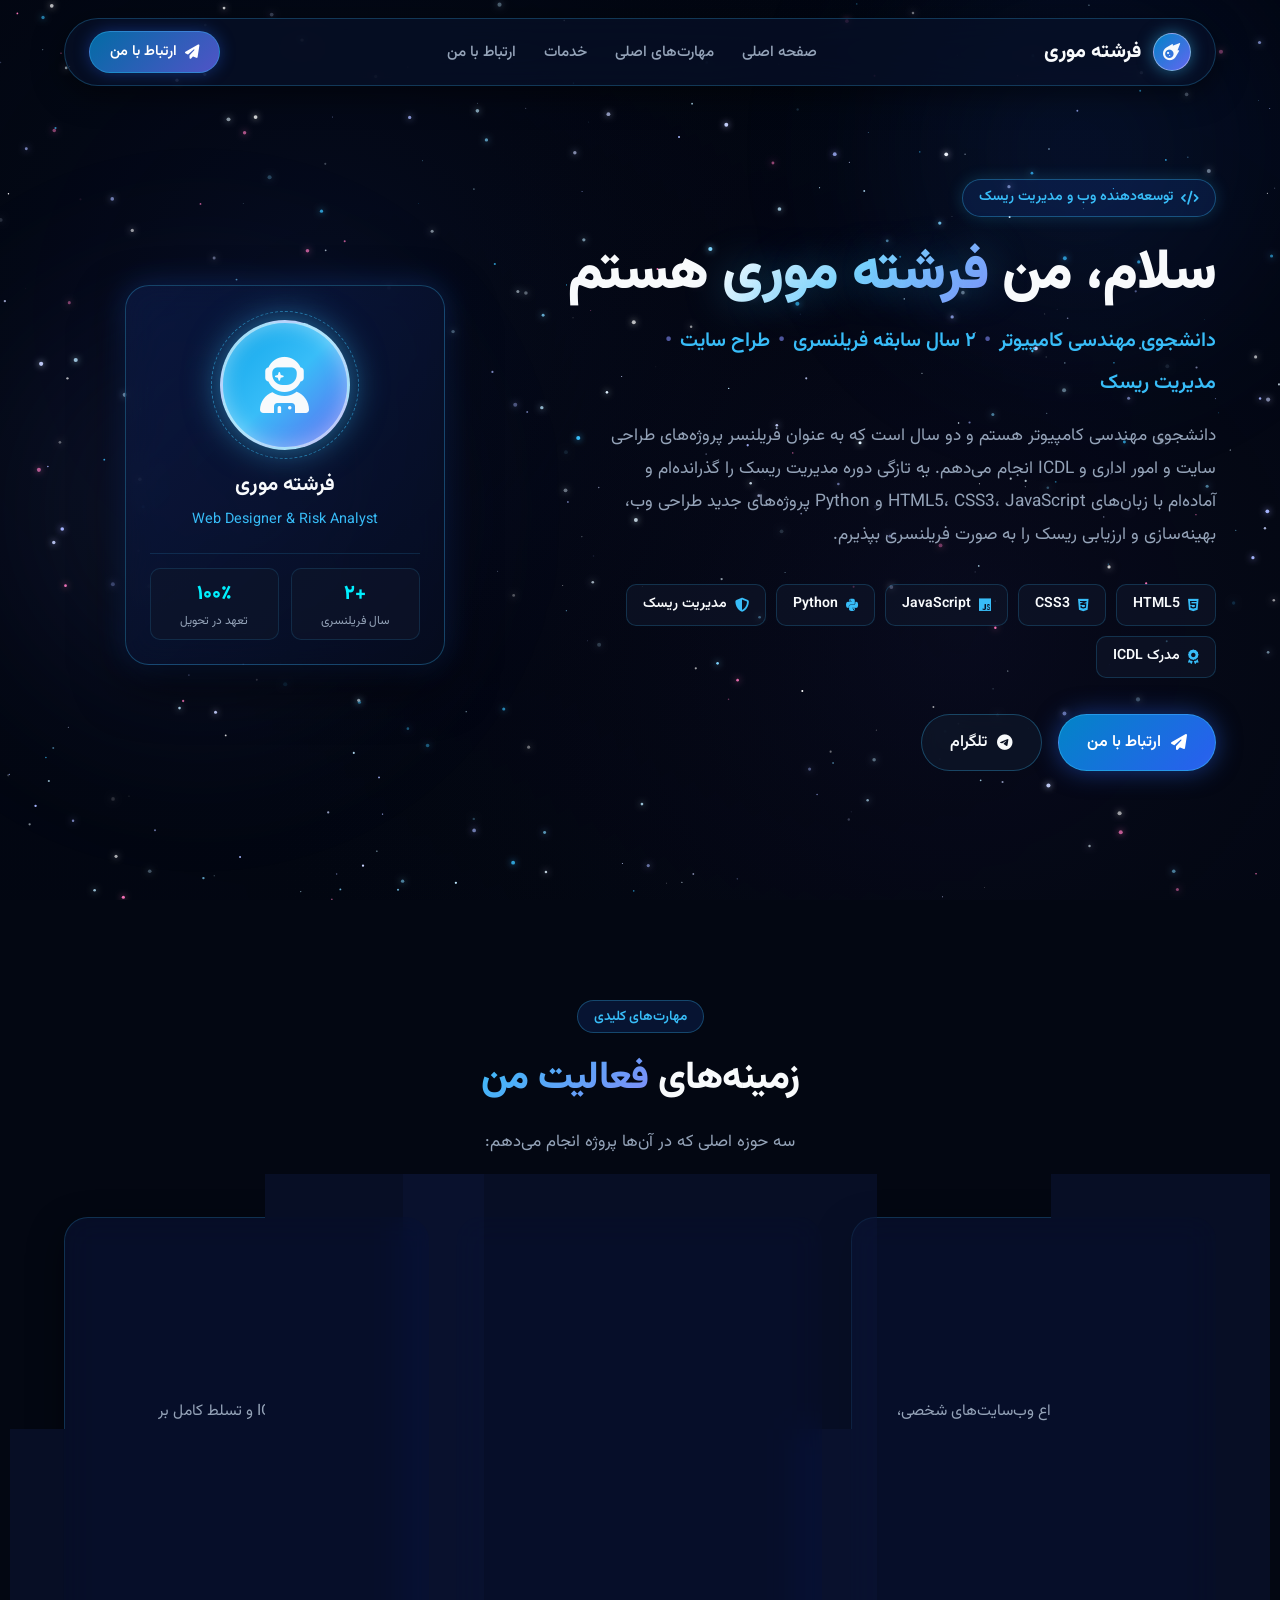
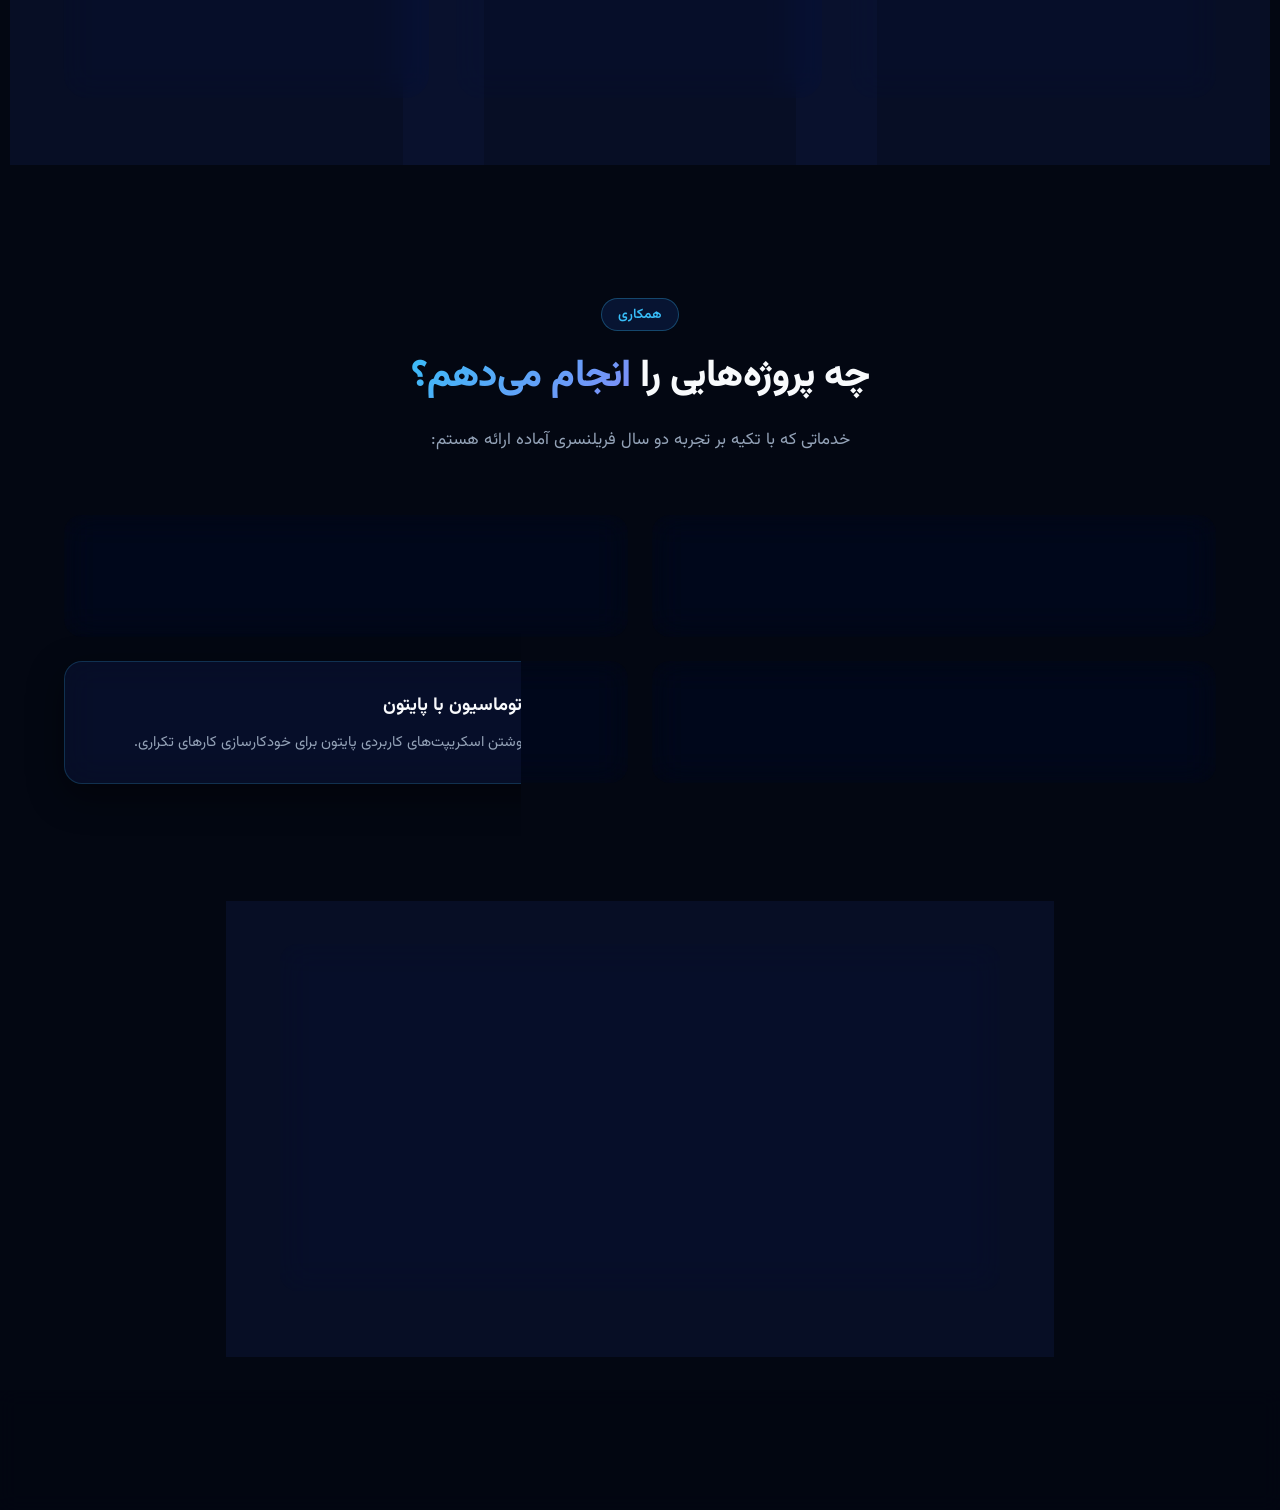
==== commit c16fa4c0: "update: add contact page, add telegram aria_net1 and polish layout" ====
--- a/index.html
+++ b/index.html
@@ -3,29 +3,27 @@
 <head>
   <meta charset="UTF-8">
   <meta name="viewport" content="width=device-width, initial-scale=1.0">
-  <meta name="description" content="رزومه شخصی فرشته موری (mwri-tech) - دانشجوی مهندسی کامپیوتر، طراح سایت، فریلنسر و متخصص مدیریت ریسک و ICDL با تم کهکشانی و کارت‌های شیشه‌ای">
-  <title>فرشته موری | رزومه شخصی و نمونه‌کارها</title>
-
-  <!-- Font Awesome Icons CDN -->
+  <title>فرشته موری | رزومه و نمونه‌کارها</title>
+
+  <!-- Font Awesome -->
   <link rel="stylesheet" href="https://cdnjs.cloudflare.com/ajax/libs/font-awesome/6.5.1/css/all.min.css">
 
-  <!-- Custom Cosmic Styles -->
+  <!-- Main Styles -->
   <link rel="stylesheet" href="assets/css/style.css">
 </head>
 <body>
 
-  <!-- Cosmic Background Starfield Canvas -->
+  <!-- Stars Background Canvas -->
   <canvas id="stars-canvas"></canvas>
 
-  <!-- Cosmic Atmospheric Glow Orbs -->
   <div class="cosmic-orb orb-1"></div>
   <div class="cosmic-orb orb-2"></div>
 
-  <!-- ================= Header & Navigation ================= -->
+  <!-- Header -->
   <header class="site-header">
     <div class="container">
       <nav class="nav-bar">
-        <a href="#hero" class="brand-logo">
+        <a href="index.html" class="brand-logo">
           <div class="brand-icon">
             <i class="fa-solid fa-meteor"></i>
           </div>
@@ -33,16 +31,15 @@
         </a>
 
         <ul class="nav-links">
-          <li><a href="#hero" class="nav-link">درباره من</a></li>
+          <li><a href="index.html" class="nav-link">صفحه اصلی</a></li>
           <li><a href="#core-pillars" class="nav-link">مهارت‌های اصلی</a></li>
-          <li><a href="#skills" class="nav-link">تسلط فنی</a></li>
           <li><a href="#services" class="nav-link">خدمات</a></li>
-          <li><a href="#contact" class="nav-link">ارتباط</a></li>
+          <li><a href="contact.html" class="nav-link">ارتباط با من</a></li>
         </ul>
 
-        <a href="#contact" class="nav-cta">
+        <a href="contact.html" class="nav-cta">
           <i class="fa-solid fa-paper-plane"></i>
-          <span>همکاری در پروژه</span>
+          <span>ارتباط با من</span>
         </a>
 
         <button class="mobile-toggle" aria-label="منو">
@@ -52,15 +49,14 @@
     </div>
   </header>
 
-  <!-- ================= Hero Section ================= -->
+  <!-- Hero Section -->
   <section id="hero" class="hero-section">
     <div class="container">
       <div class="hero-content">
-        <!-- Hero Information -->
         <div class="hero-info">
           <div class="hero-badge">
-            <i class="fa-solid fa-sparkles"></i>
-            <span>به دنیای دیجیتال من خوش آمدید</span>
+            <i class="fa-solid fa-code"></i>
+            <span>توسعه‌دهنده وب و مدیریت ریسک</span>
           </div>
 
           <h1 class="hero-title">
@@ -78,10 +74,9 @@
           </div>
 
           <p class="hero-bio">
-            با ۲ سال سابقه فریلنسری و تحویل موفق پروژه‌های اداری و نرم‌افزاری، به طراحی سایت‌های مدرن، بهینه‌سازی فرایندها و تحلیل ریسک پروژه‌ها می‌پردازم. دارای گواهینامه معتبر ICDL هستم و با زبان‌های HTML5، CSS3، JavaScript و Python راه‌حل‌های خلاقانه و کاربردی برای ارتقای کسب‌وکارها خلق می‌کنم. آماده پذیرش پروژه‌های جدید طراحی وب، مشاوره مدیریت ریسک و بهینه‌سازی اداری با تعهد بالا هستم.
+            دانشجوی مهندسی کامپیوتر هستم و دو سال است که به عنوان فریلنسر پروژه‌های طراحی سایت و امور اداری و ICDL انجام می‌دهم. به تازگی دوره مدیریت ریسک را گذرانده‌ام و آماده‌ام با زبان‌های HTML5، CSS3، JavaScript و Python پروژه‌های جدید طراحی وب، بهینه‌سازی و ارزیابی ریسک را به صورت فریلنسری بپذیرم.
           </p>
 
-          <!-- Tech Stack Badges -->
           <div class="tech-pills">
             <div class="tech-pill"><i class="fa-brands fa-html5"></i> HTML5</div>
             <div class="tech-pill"><i class="fa-brands fa-css3-alt"></i> CSS3</div>
@@ -91,20 +86,18 @@
             <div class="tech-pill"><i class="fa-solid fa-award"></i> مدرک ICDL</div>
           </div>
 
-          <!-- Hero Action Buttons -->
           <div class="hero-actions">
-            <a href="#core-pillars" class="btn btn-primary">
-              <i class="fa-solid fa-compass"></i>
-              <span>مشاهده مهارت‌ها</span>
+            <a href="contact.html" class="btn btn-primary">
+              <i class="fa-solid fa-paper-plane"></i>
+              <span>ارتباط با من</span>
             </a>
-            <a href="#contact" class="btn btn-secondary">
-              <i class="fa-solid fa-envelope"></i>
-              <span>ثبت سفارش پروژه</span>
+            <a href="https://t.me/aria_net1" target="_blank" rel="noopener noreferrer" class="btn btn-secondary">
+              <i class="fa-brands fa-telegram"></i>
+              <span>تلگرام</span>
             </a>
           </div>
         </div>
 
-        <!-- Hero 3D Card / Visual Box -->
         <div class="hero-visual">
           <div class="cosmic-avatar-box glass-panel">
             <div class="avatar-sphere">
@@ -123,7 +116,7 @@
               </div>
               <div class="stat-item">
                 <div class="stat-number">۱۰۰٪</div>
-                <div class="stat-label">تعهد و کیفیت</div>
+                <div class="stat-label">تعهد در تحویل</div>
               </div>
             </div>
           </div>
@@ -132,14 +125,14 @@
     </div>
   </section>
 
-  <!-- ================= Glass Core Pillars Section ================= -->
+  <!-- Core Pillars -->
   <section id="core-pillars" class="section">
     <div class="container">
       <div class="section-header">
-        <span class="section-tag">ستون‌های توانمندی</span>
-        <h2 class="section-title">حوزه‌های تخصصی من با <span>کارت‌های شیشه‌ای</span></h2>
+        <span class="section-tag">مهارت‌های کلیدی</span>
+        <h2 class="section-title">زمینه‌های <span>فعالیت من</span></h2>
         <p class="section-desc">
-          سه رکن اصلی فعالیت‌های حرفه‌ای من که تلفیقی از مهارت‌های کدنویسی، تحلیل استراتژیک و تسلط بر ابزارهای سازمانی است.
+          سه حوزه اصلی که در آن‌ها پروژه انجام می‌دهم:
         </p>
       </div>
 
@@ -150,16 +143,16 @@
             <div class="pillar-icon-box">
               <i class="fa-solid fa-laptop-code"></i>
             </div>
-            <h3 class="pillar-title">طراحی و توسعه سایت</h3>
+            <h3 class="pillar-title">طراحی سایت</h3>
             <p class="pillar-desc">
-              طراحی و پیاده‌سازی انواع وب‌سایت‌های شخصی، شرکتی و لندینگ پیج‌های مدرن و واکنش‌گرا (Responsive) با رعایت اصول روز UI/UX، سرعت بارگذاری بهینه و کدنویسی تمیز.
+              طراحی و پیاده‌سازی انواع وب‌سایت‌های شخصی، شرکتی و لندینگ‌پیج با طراحی مدرن و کاملاً واکنش‌گرا در موبایل و دسکتاپ.
             </p>
           </div>
           <ul class="pillar-features">
-            <li><i class="fa-solid fa-circle-check"></i> پیاده‌سازی رابط کاربری با HTML5 و CSS3</li>
-            <li><i class="fa-solid fa-circle-check"></i> تعاملی‌سازی پویا با JavaScript</li>
-            <li><i class="fa-solid fa-circle-check"></i> اسکریپت‌نویسی و پردازش با Python</li>
-            <li><i class="fa-solid fa-circle-check"></i> سازگاری کامل با موبایل و تبلت</li>
+            <li><i class="fa-solid fa-circle-check"></i> کدنویسی استاندارد با HTML5 و CSS3</li>
+            <li><i class="fa-solid fa-circle-check"></i> پیاده‌سازی تعاملات کاربری با JavaScript</li>
+            <li><i class="fa-solid fa-circle-check"></i> اسکریپت‌نویسی و اتوماسیون با Python</li>
+            <li><i class="fa-solid fa-circle-check"></i> سرعت لود بهینه و واکنش‌گرایی کامل</li>
           </ul>
         </div>
 
@@ -169,16 +162,16 @@
             <div class="pillar-icon-box">
               <i class="fa-solid fa-shield-virus"></i>
             </div>
-            <h3 class="pillar-title">مدیریت و تحلیل ریسک</h3>
+            <h3 class="pillar-title">مدیریت ریسک</h3>
             <p class="pillar-desc">
-              گذراندن دوره‌های تخصصی ارزیابی ریسک؛ شناسایی نقاط آسیب‌پذیر پروژه‌ها، تدوین استراتژی‌های پیشگیرانه و ارائه راهکارهای کنترل بحران برای تضمین موفقیت پروژه‌های کاری.
+              گذراندن دوره تخصصی مدیریت ریسک؛ شناسایی نقاط ضعف، ارزیابی تهدیدها و ارائه راه‌حل برای جلوگیری از مشکلات در پروژه‌ها.
             </p>
           </div>
           <ul class="pillar-features">
-            <li><i class="fa-solid fa-circle-check"></i> شناسایی و اولویت‌بندی ریسک‌های عملیاتی</li>
-            <li><i class="fa-solid fa-circle-check"></i> برنامه‌ریزی پاسخ به ریسک و کاهش تهدیدها</li>
-            <li><i class="fa-solid fa-circle-check"></i> تحلیل ماتریس ریسک و ارزیابی کیفی</li>
-            <li><i class="fa-solid fa-circle-check"></i> هم‌راستاسازی با اهداف کلیدی پروژه</li>
+            <li><i class="fa-solid fa-circle-check"></i> شناسایی و دسته‌بندی ریسک‌های فنی و کاری</li>
+            <li><i class="fa-solid fa-circle-check"></i> تدوین برنامه پاسخ به ریسک و کنترل بحران</li>
+            <li><i class="fa-solid fa-circle-check"></i> ماتریس احتمال و اثر ریسک‌ها</li>
+            <li><i class="fa-solid fa-circle-check"></i> پیش‌بینی چالش‌های تحویل پروژه</li>
           </ul>
         </div>
 
@@ -188,141 +181,30 @@
             <div class="pillar-icon-box">
               <i class="fa-solid fa-certificate"></i>
             </div>
-            <h3 class="pillar-title">مدرک بین‌المللی ICDL</h3>
+            <h3 class="pillar-title">مدرک ICDL</h3>
             <p class="pillar-desc">
-              دارای مدرک رسمی و تسلط همه‌جانبه بر مهارت‌های هفت‌گانه کامپیوتر؛ سابقه اجرای متعدد پروژه‌های سازمانی، اکسل پیشرفته، گزارش‌نویسی رسمی و مستندسازی دقیق تجاری.
+              دارای مدرک معتبر ICDL و تسلط کامل بر مهارت‌های هفت‌گانه کامپیوتر؛ تجربه انجام پروژه‌های شرکتی و کارهای اداری.
             </p>
           </div>
           <ul class="pillar-features">
-            <li><i class="fa-solid fa-circle-check"></i> تسلط بر مایکروسافت اکسل و تحلیل فرمول‌ها</li>
-            <li><i class="fa-solid fa-circle-check"></i> گزارش‌نویسی و طراحی اسناد با ورد و پاورپوینت</li>
-            <li><i class="fa-solid fa-circle-check"></i> مدیریت ساختار داده‌ها و پایگاه داده Access</li>
-            <li><i class="fa-solid fa-circle-check"></i> سرعت عمل بالا در ورود و پردازش داده‌ها</li>
+            <li><i class="fa-solid fa-circle-check"></i> تسلط بر اکسل و تحلیل داده‌های اداری</li>
+            <li><i class="fa-solid fa-circle-check"></i> تدوین اسناد و ساخت اسلایدهای حرفه‌ای</li>
+            <li><i class="fa-solid fa-circle-check"></i> مدیریت پایگاه‌های داده Access</li>
+            <li><i class="fa-solid fa-circle-check"></i> ورود اطلاعات و مستندسازی دقیق</li>
           </ul>
         </div>
       </div>
     </div>
   </section>
 
-  <!-- ================= Technical Skills Section ================= -->
-  <section id="skills" class="section">
+  <!-- Services Section -->
+  <section id="services" class="section">
     <div class="container">
       <div class="section-header">
-        <span class="section-tag">دانش و ابزارها</span>
-        <h2 class="section-title">میزان تسلط بر <span>ابزارهای فنی</span></h2>
+        <span class="section-tag">همکاری</span>
+        <h2 class="section-title">چه پروژه‌هایی را <span>انجام می‌دهم؟</span></h2>
         <p class="section-desc">
-          بررسی سطح مهارت‌های فنی در زمینه‌های برنامه‌نویسی و نرم‌افزارهای تخصصی
-        </p>
-      </div>
-
-      <div class="skills-wrapper">
-        <!-- Programming & Web Skills -->
-        <div class="skills-column glass-panel">
-          <h3 class="skills-col-title">
-            <i class="fa-solid fa-code"></i>
-            برنامه‌نویسی و فرانت‌اند
-          </h3>
-
-          <div class="skill-bar-item">
-            <div class="skill-info">
-              <span>HTML5 & CSS3</span>
-              <span>۹۵٪</span>
-            </div>
-            <div class="skill-track">
-              <div class="skill-progress" data-width="95%"></div>
-            </div>
-          </div>
-
-          <div class="skill-bar-item">
-            <div class="skill-info">
-              <span>JavaScript (ES6+)</span>
-              <span>۸۰٪</span>
-            </div>
-            <div class="skill-track">
-              <div class="skill-progress" data-width="80%"></div>
-            </div>
-          </div>
-
-          <div class="skill-bar-item">
-            <div class="skill-info">
-              <span>Python</span>
-              <span>۷۵٪</span>
-            </div>
-            <div class="skill-track">
-              <div class="skill-progress" data-width="75%"></div>
-            </div>
-          </div>
-
-          <div class="skill-bar-item">
-            <div class="skill-info">
-              <span>Git & GitHub</span>
-              <span>۸۵٪</span>
-            </div>
-            <div class="skill-track">
-              <div class="skill-progress" data-width="85%"></div>
-            </div>
-          </div>
-        </div>
-
-        <!-- Management & Office Skills -->
-        <div class="skills-column glass-panel">
-          <h3 class="skills-col-title">
-            <i class="fa-solid fa-chart-pie"></i>
-            مدیریت، تحلیل و ICDL
-          </h3>
-
-          <div class="skill-bar-item">
-            <div class="skill-info">
-              <span>مهارت‌های هفت‌گانه ICDL</span>
-              <span>۹۸٪</span>
-            </div>
-            <div class="skill-track">
-              <div class="skill-progress" data-width="98%"></div>
-            </div>
-          </div>
-
-          <div class="skill-bar-item">
-            <div class="skill-info">
-              <span>تحلیل و ارزیابی ریسک</span>
-              <span>۸۵٪</span>
-            </div>
-            <div class="skill-track">
-              <div class="skill-progress" data-width="85%"></div>
-            </div>
-          </div>
-
-          <div class="skill-bar-item">
-            <div class="skill-info">
-              <span>اکسل و تحلیل داده‌های اداری</span>
-              <span>۹۰٪</span>
-            </div>
-            <div class="skill-track">
-              <div class="skill-progress" data-width="90%"></div>
-            </div>
-          </div>
-
-          <div class="skill-bar-item">
-            <div class="skill-info">
-              <span>مدیریت پروژه و فریلنسری</span>
-              <span>۸۵٪</span>
-            </div>
-            <div class="skill-track">
-              <div class="skill-progress" data-width="85%"></div>
-            </div>
-          </div>
-        </div>
-      </div>
-    </div>
-  </section>
-
-  <!-- ================= Services Section ================= -->
-  <section id="services" class="section">
-    <div class="container">
-      <div class="section-header">
-        <span class="section-tag">همکاری‌های تخصصی</span>
-        <h2 class="section-title">چگونه می‌توانم به <span>رشد پروژه‌تان</span> کمک کنم؟</h2>
-        <p class="section-desc">
-          خدماتی که با تکیه بر تجربه دوساله فریلنسری و دانش دانشگاهی آماده ارائه به کارفرمایان هستم.
+          خدماتی که با تکیه بر تجربه دو سال فریلنسری آماده ارائه هستم:
         </p>
       </div>
 
@@ -332,9 +214,9 @@
             <i class="fa-solid fa-paintbrush"></i>
           </div>
           <div class="service-content">
-            <h4>طراحی وب‌سایت‌های سفارشی</h4>
+            <h4>طراحی وب‌سایت</h4>
             <p>
-              طراحی اختصاصی لندینگ‌پیج‌ها، سایت‌های شخصی و پورتفولیو با تم‌های خلاقانه و افکت‌های مدرن شیشه‌ای و تعاملی.
+              پیاده‌سازی لندینگ‌پیج‌ها و وب‌سایت‌های شخصی با تم‌های مدرن و شیک.
             </p>
           </div>
         </div>
@@ -344,9 +226,9 @@
             <i class="fa-solid fa-shield-check"></i>
           </div>
           <div class="service-content">
-            <h4>ارزیابی و گزارش‌گیری ریسک پروژه</h4>
+            <h4>ارزیابی ریسک پروژه</h4>
             <p>
-              بررسی چالش‌های پیش‌روی تیم‌ها یا کسب‌وکارها، تدوین برنامه‌های تاب‌آوری و مانیتورینگ برای کاهش هزینه‌های شکست.
+              شناسایی چالش‌های بالقوه و تدوین برنامه مدیریت ریسک برای پروژه‌ها.
             </p>
           </div>
         </div>
@@ -356,9 +238,9 @@
             <i class="fa-solid fa-file-invoice"></i>
           </div>
           <div class="service-content">
-            <h4>پروژه‌های سازمانی و تخصصی ICDL</h4>
+            <h4>پروژه‌های ICDL و اکسل</h4>
             <p>
-              ورود اطلاعات، فرمول‌نویسی هوشمند اکسل، ساخت پرزنتیشن‌های مدرن و استانداردسازی اسناد شرکتی.
+              فرمول‌نویسی اکسل، ورود داده و استانداردسازی اسناد کاری و تجاری.
             </p>
           </div>
         </div>
@@ -368,9 +250,9 @@
             <i class="fa-solid fa-gears"></i>
           </div>
           <div class="service-content">
-            <h4>اسکریپت‌نویسی و اتوماسیون با پایتون</h4>
+            <h4>اتوماسیون با پایتون</h4>
             <p>
-              ساده‌سازی کارهای تکراری اداری و پردازش داده‌ها با اسکریپت‌های بهینه‌سازی‌شده پایتون.
+              نوشتن اسکریپت‌های کاربردی پایتون برای خودکارسازی کارهای تکراری.
             </p>
           </div>
         </div>
@@ -378,117 +260,43 @@
     </div>
   </section>
 
-  <!-- ================= Contact Section ================= -->
-  <section id="contact" class="section">
-    <div class="container">
-      <div class="section-header">
-        <span class="section-tag">پل ارتباطی</span>
-        <h2 class="section-title">بیایید با هم <span>گفت‌وگو کنیم</span></h2>
-        <p class="section-desc">
-          برای سفارش طراحی سایت، مشاوره مدیریت ریسک یا پروژه‌های فریلنسری آماده پاسخگویی سریع هستم.
+  <!-- Contact CTA Banner -->
+  <section class="section" style="padding: 60px 0 100px;">
+    <div class="container">
+      <div class="glass-panel" style="padding: 48px 24px; text-align: center; max-width: 720px; margin: 0 auto;">
+        <div style="font-size: 2.2rem; color: var(--cyan-glow); margin-bottom: 16px;">
+          <i class="fa-solid fa-comments"></i>
+        </div>
+        <h2 style="font-size: 1.8rem; margin-bottom: 12px; color: var(--text-primary);">آماده شروع همکاری هستید؟</h2>
+        <p style="color: var(--text-secondary); margin-bottom: 28px; font-size: 1rem;">
+          برای سفارش پروژه یا مشاوره، از طریق تلگرام، اینستاگرام یا ایمیل می‌توانید با من صحبت کنید.
         </p>
-      </div>
-
-      <div class="contact-grid">
-        <!-- Contact Info Panel -->
-        <div class="contact-info-panel glass-panel">
-          <div>
-            <h3 style="font-size: 1.5rem; margin-bottom: 12px; color: var(--cyan-glow);">اطلاعات تماس مستقیم</h3>
-            <p style="color: var(--text-secondary); font-size: 0.95rem;">
-              می‌توانید از طریق ایمیل یا دایرکت صفحه کاری اینستاگرام مستقیماً با من در تماس باشید:
-            </p>
-
-            <div class="contact-channels">
-              <!-- Email -->
-              <a href="mailto:fereshte8416@gmail.com" class="contact-channel-item">
-                <div class="channel-icon">
-                  <i class="fa-solid fa-envelope"></i>
-                </div>
-                <div class="channel-details">
-                  <h5>ایمیل مستقیم</h5>
-                  <p>fereshte8416@gmail.com</p>
-                </div>
-              </a>
-
-              <!-- Instagram -->
-              <a href="https://instagram.com/mwri_tech" target="_blank" rel="noopener noreferrer" class="contact-channel-item">
-                <div class="channel-icon">
-                  <i class="fa-brands fa-instagram"></i>
-                </div>
-                <div class="channel-details">
-                  <h5>اینستاگرام کاری</h5>
-                  <p>@mwri_tech</p>
-                </div>
-              </a>
-
-              <!-- GitHub -->
-              <a href="https://github.com/fereshteh-20" target="_blank" rel="noopener noreferrer" class="contact-channel-item">
-                <div class="channel-icon">
-                  <i class="fa-brands fa-github"></i>
-                </div>
-                <div class="channel-details">
-                  <h5>پروفایل گیت‌هاب</h5>
-                  <p>github.com/fereshteh-20</p>
-                </div>
-              </a>
-            </div>
-          </div>
-
-          <button id="copy-email-btn" class="btn btn-secondary" style="width: 100%;">
-            <i class="fa-regular fa-copy"></i>
-            <span>کپی کردن آدرس ایمیل</span>
-          </button>
-        </div>
-
-        <!-- Contact Quick Message Form -->
-        <div class="contact-form-panel glass-panel">
-          <h3 style="font-size: 1.4rem; margin-bottom: 20px; color: var(--text-primary);">ارسال پیام سریع</h3>
-
-          <div id="form-success" style="display: none; padding: 14px; background: rgba(16, 185, 129, 0.2); border: 1px solid rgba(16, 185, 129, 0.4); border-radius: 8px; color: #6ee7b7; margin-bottom: 20px; font-size: 0.95rem;">
-            <i class="fa-solid fa-circle-check"></i> ایمیل شما آماده ارسال شد! نرم‌افزار ایمیل شما برای تایید نهایی باز شد.
-          </div>
-
-          <form id="contact-form">
-            <div class="form-group">
-              <label class="form-label" for="sender-name">نام و نام خانوادگی شما</label>
-              <input type="text" id="sender-name" class="form-input" placeholder="مثال: علی رضایی" required>
-            </div>
-
-            <div class="form-group">
-              <label class="form-label" for="sender-email">ایمیل یا شماره تماس شما</label>
-              <input type="text" id="sender-email" class="form-input" placeholder="name@example.com یا شماره تماس" required>
-            </div>
-
-            <div class="form-group">
-              <label class="form-label" for="sender-message">شرح پروژه یا پیام</label>
-              <textarea id="sender-message" class="form-textarea" placeholder="توضیح مختصری درباره پروژه مد نظرتان بنویسید..." required></textarea>
-            </div>
-
-            <button type="submit" class="btn btn-primary" style="width: 100%;">
-              <i class="fa-solid fa-paper-plane"></i>
-              <span>ارسال پیام و شروع همکاری</span>
-            </button>
-          </form>
-        </div>
+        <a href="contact.html" class="btn btn-primary" style="padding: 14px 32px;">
+          <i class="fa-solid fa-arrow-left"></i>
+          <span>صفحه ارتباط با من</span>
+        </a>
       </div>
     </div>
   </section>
 
-  <!-- ================= Footer ================= -->
+  <!-- Footer -->
   <footer class="site-footer">
     <div class="container">
       <div class="footer-content">
         <p class="footer-text">
-          © ۲۰۲۶ — طراحی و توسعه با تم کهکشانی توسط <strong>فرشته موری</strong> (<a href="https://github.com/fereshteh-20" style="color: var(--cyan-glow); text-decoration: none;">mwri-tech</a>)
+          © ۲۰۲۶ — طراحی و توسعه توسط <strong>فرشته موری</strong>
         </p>
 
         <div class="footer-socials">
-          <a href="https://github.com/fereshteh-20" target="_blank" rel="noopener noreferrer" class="social-link" title="گیت‌هاب">
-            <i class="fa-brands fa-github"></i>
+          <a href="https://t.me/aria_net1" target="_blank" rel="noopener noreferrer" class="social-link" title="تلگرام">
+            <i class="fa-brands fa-telegram"></i>
           </a>
           <a href="https://instagram.com/mwri_tech" target="_blank" rel="noopener noreferrer" class="social-link" title="اینستاگرام">
             <i class="fa-brands fa-instagram"></i>
           </a>
+          <a href="https://github.com/fereshteh-20" target="_blank" rel="noopener noreferrer" class="social-link" title="گیت‌هاب">
+            <i class="fa-brands fa-github"></i>
+          </a>
           <a href="mailto:fereshte8416@gmail.com" class="social-link" title="ایمیل">
             <i class="fa-solid fa-envelope"></i>
           </a>
@@ -497,7 +305,6 @@
     </div>
   </footer>
 
-  <!-- Scripts -->
   <script src="assets/js/stars-canvas.js"></script>
   <script src="assets/js/main.js"></script>
 </body>
--- a/assets/css/style.css
+++ b/assets/css/style.css
@@ -1,8 +1,3 @@
-/* ===================================================
-   Cosmic Galaxy Resume - Fereshteh Mouri (mwri-tech)
-   Theme: Deep Space Blue & Black + Glowing Glassmorphism
-   =================================================== */
-
 @import url('https://fonts.googleapis.com/css2?family=Vazirmatn:wght@300;400;500;600;700;800;900&display=swap');
 
 :root {
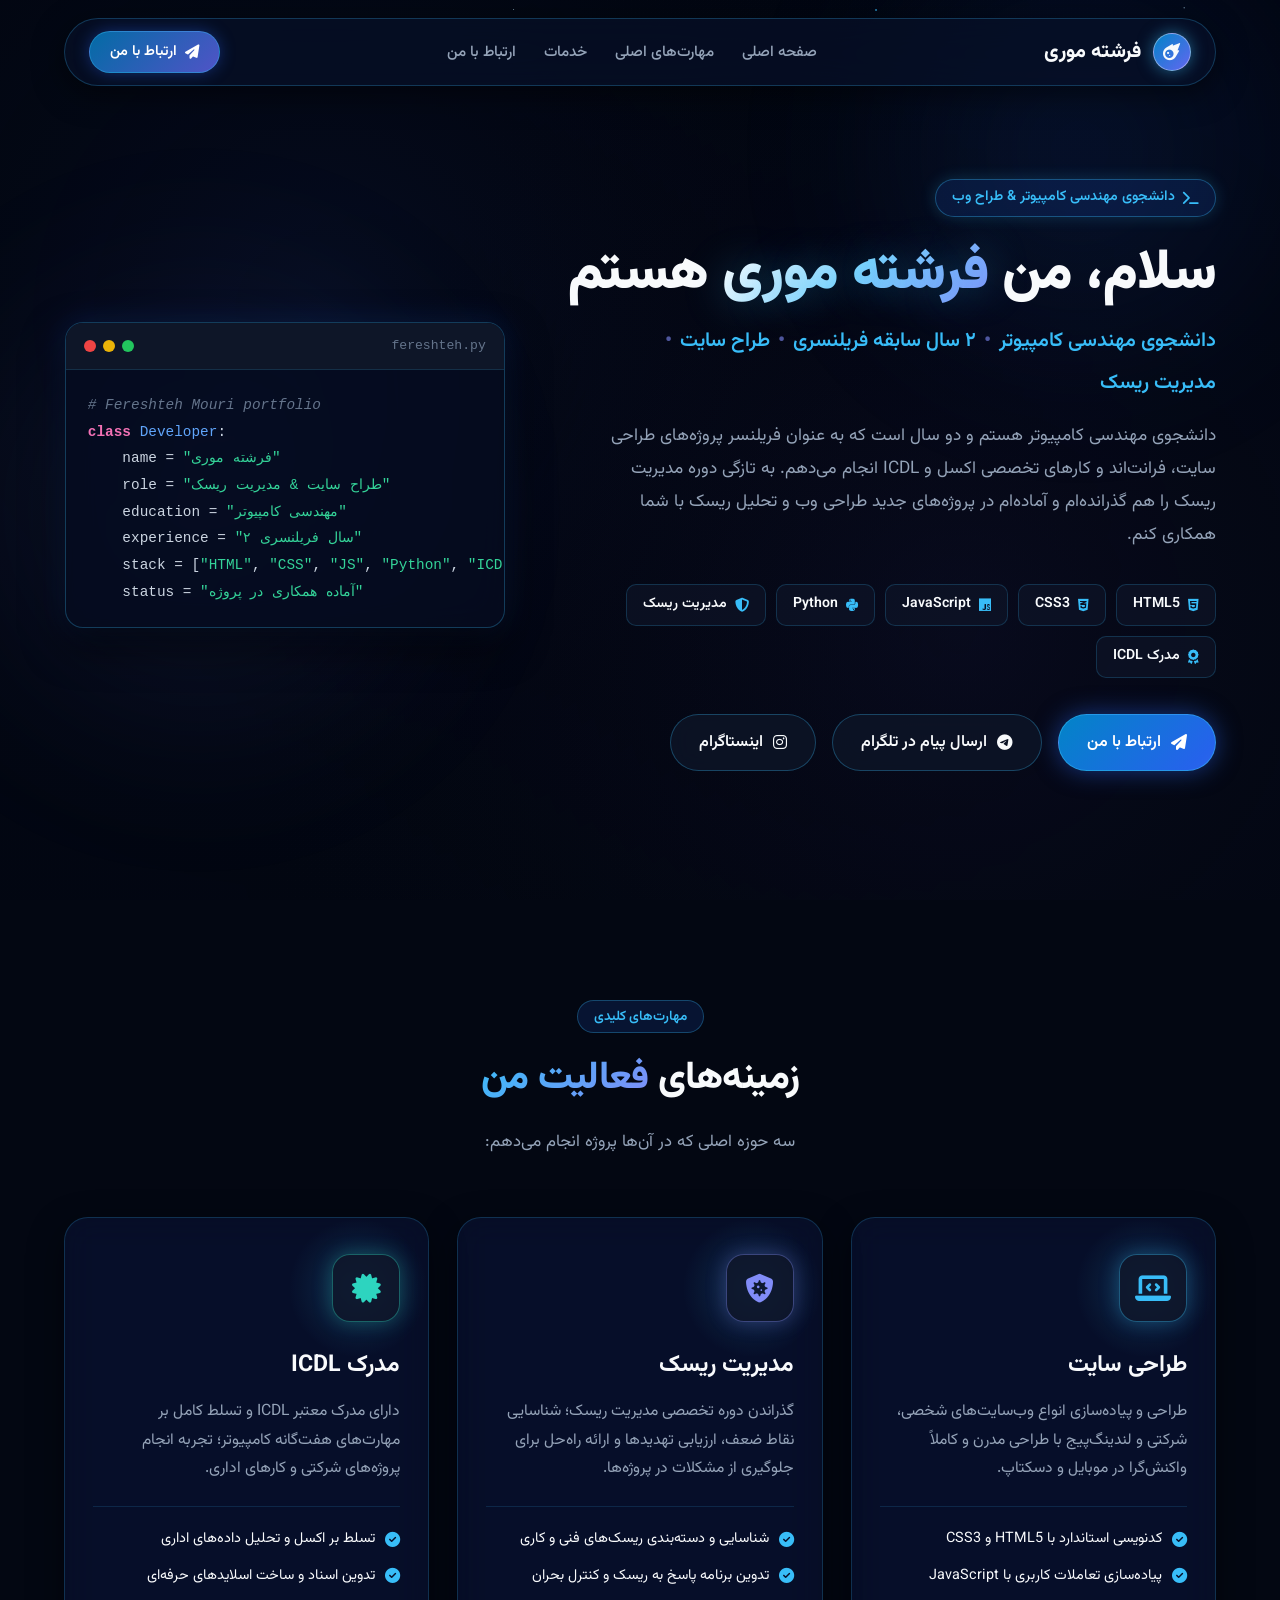
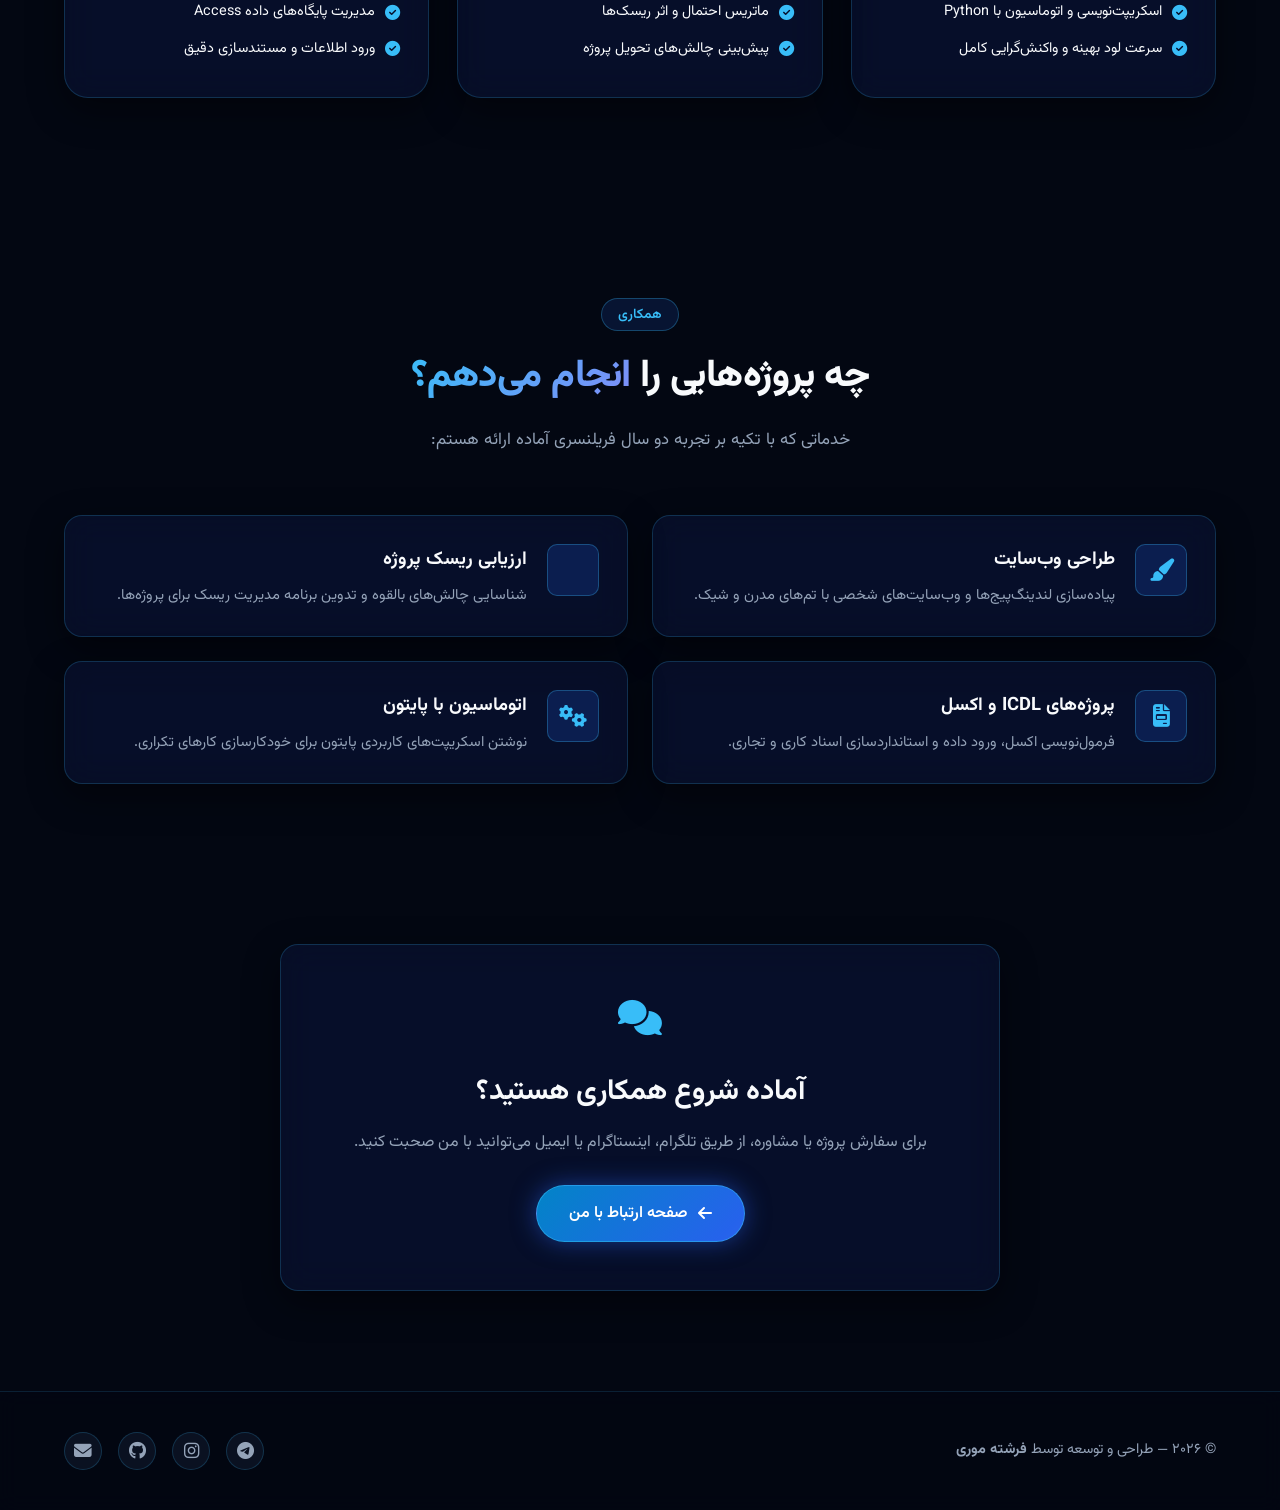
==== commit ec42e285: "update: connect instagram and telegram links, refine personal tone and hero card" ====
--- a/index.html
+++ b/index.html
@@ -55,8 +55,8 @@
       <div class="hero-content">
         <div class="hero-info">
           <div class="hero-badge">
-            <i class="fa-solid fa-code"></i>
-            <span>توسعه‌دهنده وب و مدیریت ریسک</span>
+            <i class="fa-solid fa-terminal"></i>
+            <span>دانشجوی مهندسی کامپیوتر & طراح وب</span>
           </div>
 
           <h1 class="hero-title">
@@ -74,7 +74,7 @@
           </div>
 
           <p class="hero-bio">
-            دانشجوی مهندسی کامپیوتر هستم و دو سال است که به عنوان فریلنسر پروژه‌های طراحی سایت و امور اداری و ICDL انجام می‌دهم. به تازگی دوره مدیریت ریسک را گذرانده‌ام و آماده‌ام با زبان‌های HTML5، CSS3، JavaScript و Python پروژه‌های جدید طراحی وب، بهینه‌سازی و ارزیابی ریسک را به صورت فریلنسری بپذیرم.
+            دانشجوی مهندسی کامپیوتر هستم و دو سال است که به عنوان فریلنسر پروژه‌های طراحی سایت، فرانت‌اند و کارهای تخصصی اکسل و ICDL انجام می‌دهم. به تازگی دوره مدیریت ریسک را هم گذرانده‌ام و آماده‌ام در پروژه‌های جدید طراحی وب و تحلیل ریسک با شما همکاری کنم.
           </p>
 
           <div class="tech-pills">
@@ -93,32 +93,34 @@
             </a>
             <a href="https://t.me/aria_net1" target="_blank" rel="noopener noreferrer" class="btn btn-secondary">
               <i class="fa-brands fa-telegram"></i>
-              <span>تلگرام</span>
+              <span>ارسال پیام در تلگرام</span>
             </a>
+            <a href="https://www.instagram.com/mwri_tech/" target="_blank" rel="noopener noreferrer" class="btn btn-secondary">
+              <i class="fa-brands fa-instagram"></i>
+              <span>اینستاگرام</span>
+            </a>
           </div>
         </div>
 
         <div class="hero-visual">
-          <div class="cosmic-avatar-box glass-panel">
-            <div class="avatar-sphere">
-              <i class="fa-solid fa-user-astronaut"></i>
+          <div class="code-window glass-panel">
+            <div class="window-header">
+              <div class="window-dots">
+                <span class="window-dot dot-red"></span>
+                <span class="window-dot dot-yellow"></span>
+                <span class="window-dot dot-green"></span>
+              </div>
+              <span class="window-title">fereshteh.py</span>
             </div>
-
-            <div class="avatar-info">
-              <h3>فرشته موری</h3>
-              <p>Web Designer & Risk Analyst</p>
-            </div>
-
-            <div class="avatar-stats">
-              <div class="stat-item">
-                <div class="stat-number">+۲</div>
-                <div class="stat-label">سال فریلنسری</div>
-              </div>
-              <div class="stat-item">
-                <div class="stat-number">۱۰۰٪</div>
-                <div class="stat-label">تعهد در تحویل</div>
-              </div>
-            </div>
+            <pre class="window-body"><code><span class="code-comment"># Fereshteh Mouri portfolio</span>
+<span class="code-kw">class</span> <span class="code-fn">Developer</span>:
+    name = <span class="code-str">"فرشته موری"</span>
+    role = <span class="code-str">"طراح سایت & مدیریت ریسک"</span>
+    education = <span class="code-str">"مهندسی کامپیوتر"</span>
+    experience = <span class="code-str">"۲ سال فریلنسری"</span>
+    stack = [<span class="code-str">"HTML"</span>, <span class="code-str">"CSS"</span>, <span class="code-str">"JS"</span>, <span class="code-str">"Python"</span>, <span class="code-str">"ICDL"</span>]
+    status = <span class="code-str">"آماده همکاری در پروژه"</span>
+</code></pre>
           </div>
         </div>
       </div>
@@ -291,7 +293,7 @@
           <a href="https://t.me/aria_net1" target="_blank" rel="noopener noreferrer" class="social-link" title="تلگرام">
             <i class="fa-brands fa-telegram"></i>
           </a>
-          <a href="https://instagram.com/mwri_tech" target="_blank" rel="noopener noreferrer" class="social-link" title="اینستاگرام">
+          <a href="https://www.instagram.com/mwri_tech/" target="_blank" rel="noopener noreferrer" class="social-link" title="اینستاگرام">
             <i class="fa-brands fa-instagram"></i>
           </a>
           <a href="https://github.com/fereshteh-20" target="_blank" rel="noopener noreferrer" class="social-link" title="گیت‌هاب">
--- a/assets/css/style.css
+++ b/assets/css/style.css
@@ -405,7 +405,7 @@
   transform: translateY(-3px);
 }
 
-/* Hero Visual Box / 3D Card */
+/* Hero Code Window Mockup */
 .hero-visual {
   display: flex;
   justify-content: center;
@@ -413,99 +413,70 @@
   position: relative;
 }
 
-.cosmic-avatar-box {
-  width: 320px;
-  height: 380px;
-  border-radius: var(--radius-lg);
-  padding: 24px;
-  display: flex;
-  flex-direction: column;
-  justify-content: space-between;
-  position: relative;
+.code-window {
+  width: 100%;
+  max-width: 440px;
+  border-radius: var(--radius-md);
+  background: rgba(6, 12, 30, 0.88);
+  border: 1px solid rgba(56, 189, 248, 0.28);
+  box-shadow: 0 16px 40px rgba(0, 0, 0, 0.65), 0 0 30px rgba(37, 99, 235, 0.2);
   overflow: hidden;
-  background: linear-gradient(135deg, rgba(14, 28, 68, 0.65) 0%, rgba(6, 12, 30, 0.85) 100%);
-  border: 1px solid rgba(56, 189, 248, 0.3);
-  box-shadow: 0 20px 50px rgba(0, 0, 0, 0.6), 0 0 30px rgba(37, 99, 235, 0.3);
-  animation: floatAvatar 6s ease-in-out infinite;
-}
-
-@keyframes floatAvatar {
-  0%, 100% { transform: translateY(0px) rotate(0deg); }
-  50% { transform: translateY(-14px) rotate(1deg); }
-}
-
-.avatar-sphere {
-  width: 130px;
-  height: 130px;
+  direction: ltr;
+  text-align: left;
+  transition: var(--transition-smooth);
+}
+
+.code-window:hover {
+  border-color: rgba(56, 189, 248, 0.5);
+  box-shadow: 0 20px 48px rgba(0, 0, 0, 0.75), 0 0 36px rgba(56, 189, 248, 0.25);
+}
+
+.window-header {
+  display: flex;
+  align-items: center;
+  gap: 8px;
+  padding: 12px 18px;
+  background: rgba(15, 23, 42, 0.95);
+  border-bottom: 1px solid rgba(56, 189, 248, 0.15);
+}
+
+.window-dots {
+  display: flex;
+  gap: 7px;
+}
+
+.window-dot {
+  width: 12px;
+  height: 12px;
   border-radius: 50%;
-  margin: 10px auto;
-  background: linear-gradient(135deg, #0ea5e9, #38bdf8, #6366f1);
-  display: flex;
-  align-items: center;
-  justify-content: center;
-  font-size: 3.5rem;
-  box-shadow: 0 0 35px rgba(56, 189, 248, 0.6), inset 0 0 20px rgba(255, 255, 255, 0.4);
-  border: 3px solid rgba(255, 255, 255, 0.6);
-  position: relative;
-}
-
-.avatar-sphere::after {
-  content: '';
-  position: absolute;
-  inset: -12px;
-  border-radius: 50%;
-  border: 1px dashed rgba(56, 189, 248, 0.5);
-  animation: spinSlow 20s linear infinite;
-}
-
-@keyframes spinSlow {
-  from { transform: rotate(0deg); }
-  to { transform: rotate(360deg); }
-}
-
-.avatar-info {
-  text-align: center;
-}
-
-.avatar-info h3 {
-  font-size: 1.3rem;
-  font-weight: 700;
-  color: var(--text-primary);
-  margin-bottom: 4px;
-}
-
-.avatar-info p {
-  color: var(--cyan-glow);
+  display: inline-block;
+}
+
+.dot-red { background: #ef4444; }
+.dot-yellow { background: #eab308; }
+.dot-green { background: #22c55e; }
+
+.window-title {
+  margin-left: auto;
+  font-size: 0.82rem;
+  color: #64748b;
+  font-family: 'Consolas', monospace;
+}
+
+.window-body {
+  padding: 22px;
+  font-family: 'Consolas', 'Fira Code', monospace;
   font-size: 0.9rem;
-  margin-bottom: 12px;
-}
-
-.avatar-stats {
-  display: grid;
-  grid-template-columns: 1fr 1fr;
-  gap: 12px;
-  padding-top: 14px;
-  border-top: 1px solid rgba(56, 189, 248, 0.15);
-}
-
-.stat-item {
-  background: rgba(15, 23, 42, 0.6);
-  padding: 8px 12px;
-  border-radius: var(--radius-sm);
-  text-align: center;
-  border: 1px solid rgba(56, 189, 248, 0.15);
-}
-
-.stat-number {
-  font-size: 1.25rem;
-  font-weight: 800;
-  color: var(--cyan-bright);
-}
-
-.stat-label {
-  font-size: 0.75rem;
-  color: var(--text-secondary);
-}
+  line-height: 1.85;
+  color: #cbd5e1;
+  overflow-x: auto;
+}
+
+.code-kw { color: #f472b6; font-weight: 600; }
+.code-fn { color: #60a5fa; }
+.code-str { color: #34d399; }
+.code-prop { color: #38bdf8; }
+.code-comment { color: #64748b; font-style: italic; }
 
 /* ===================================================
    Section Headings
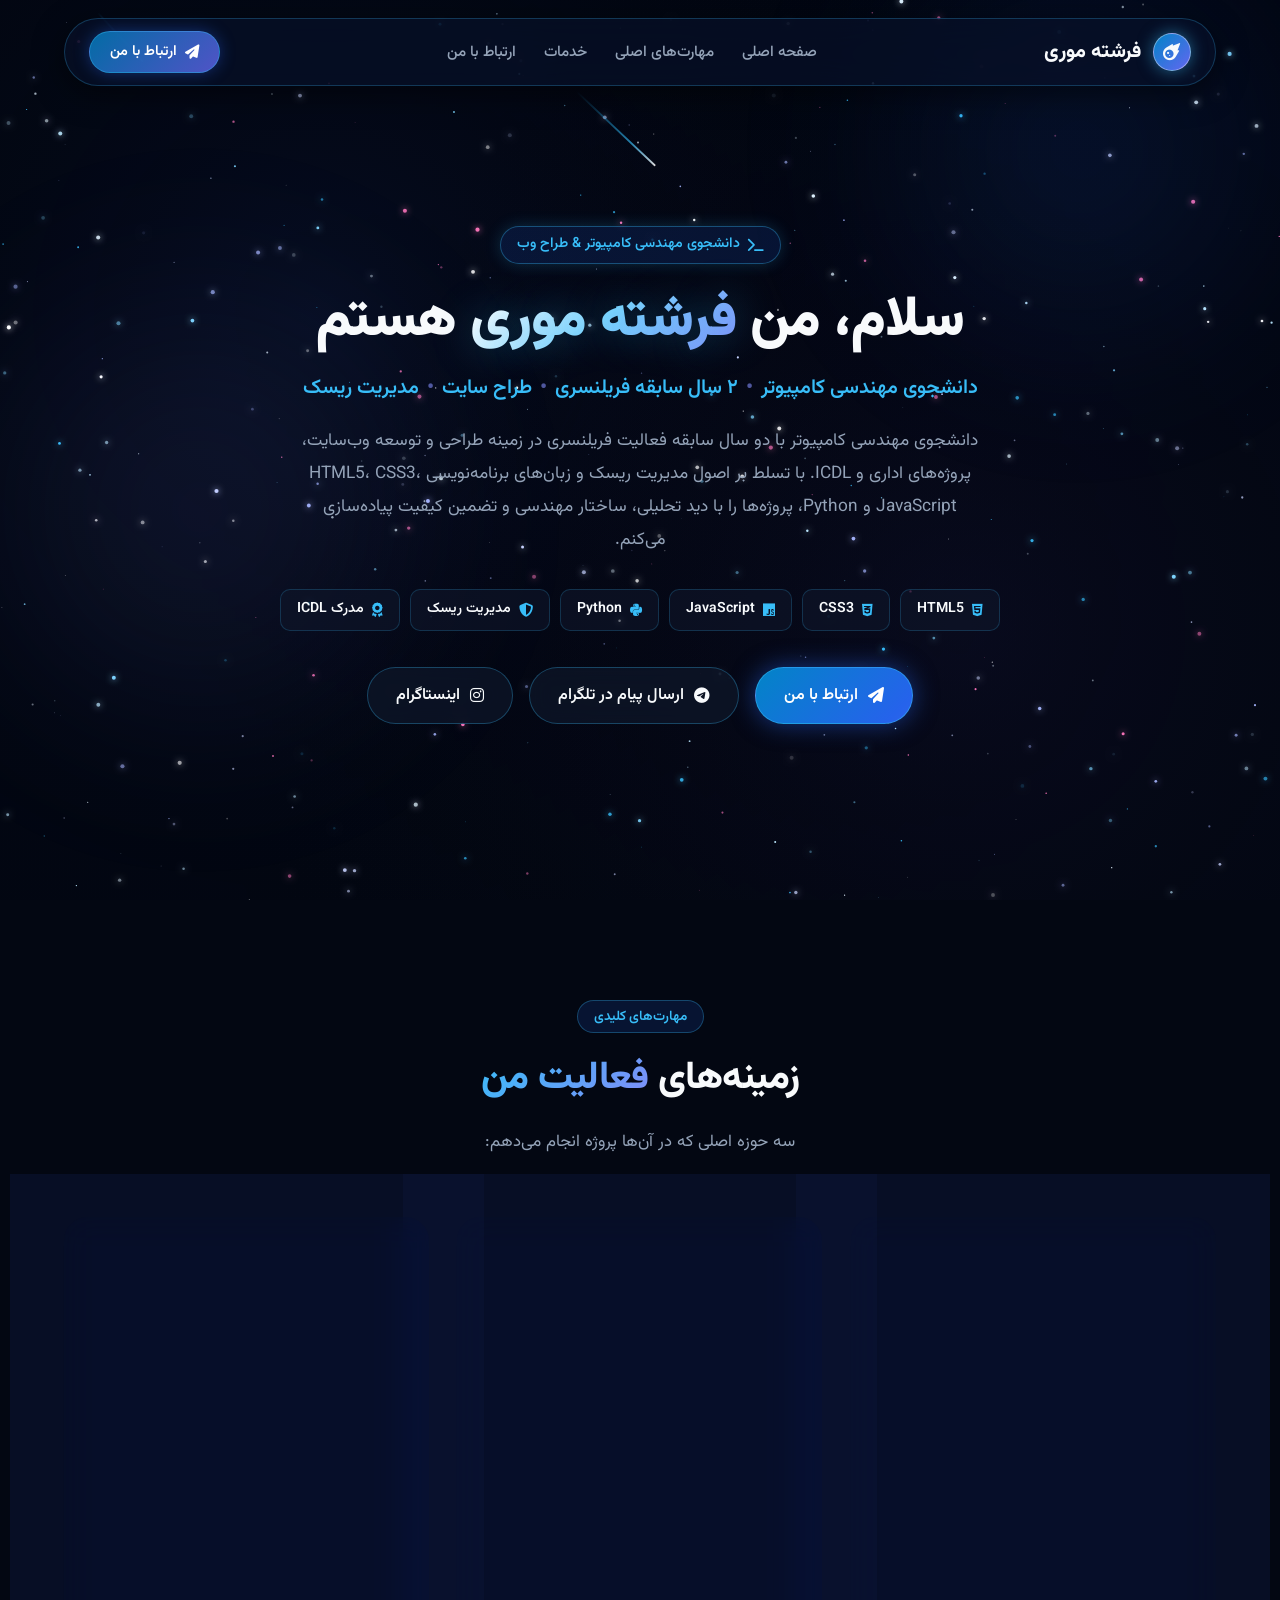
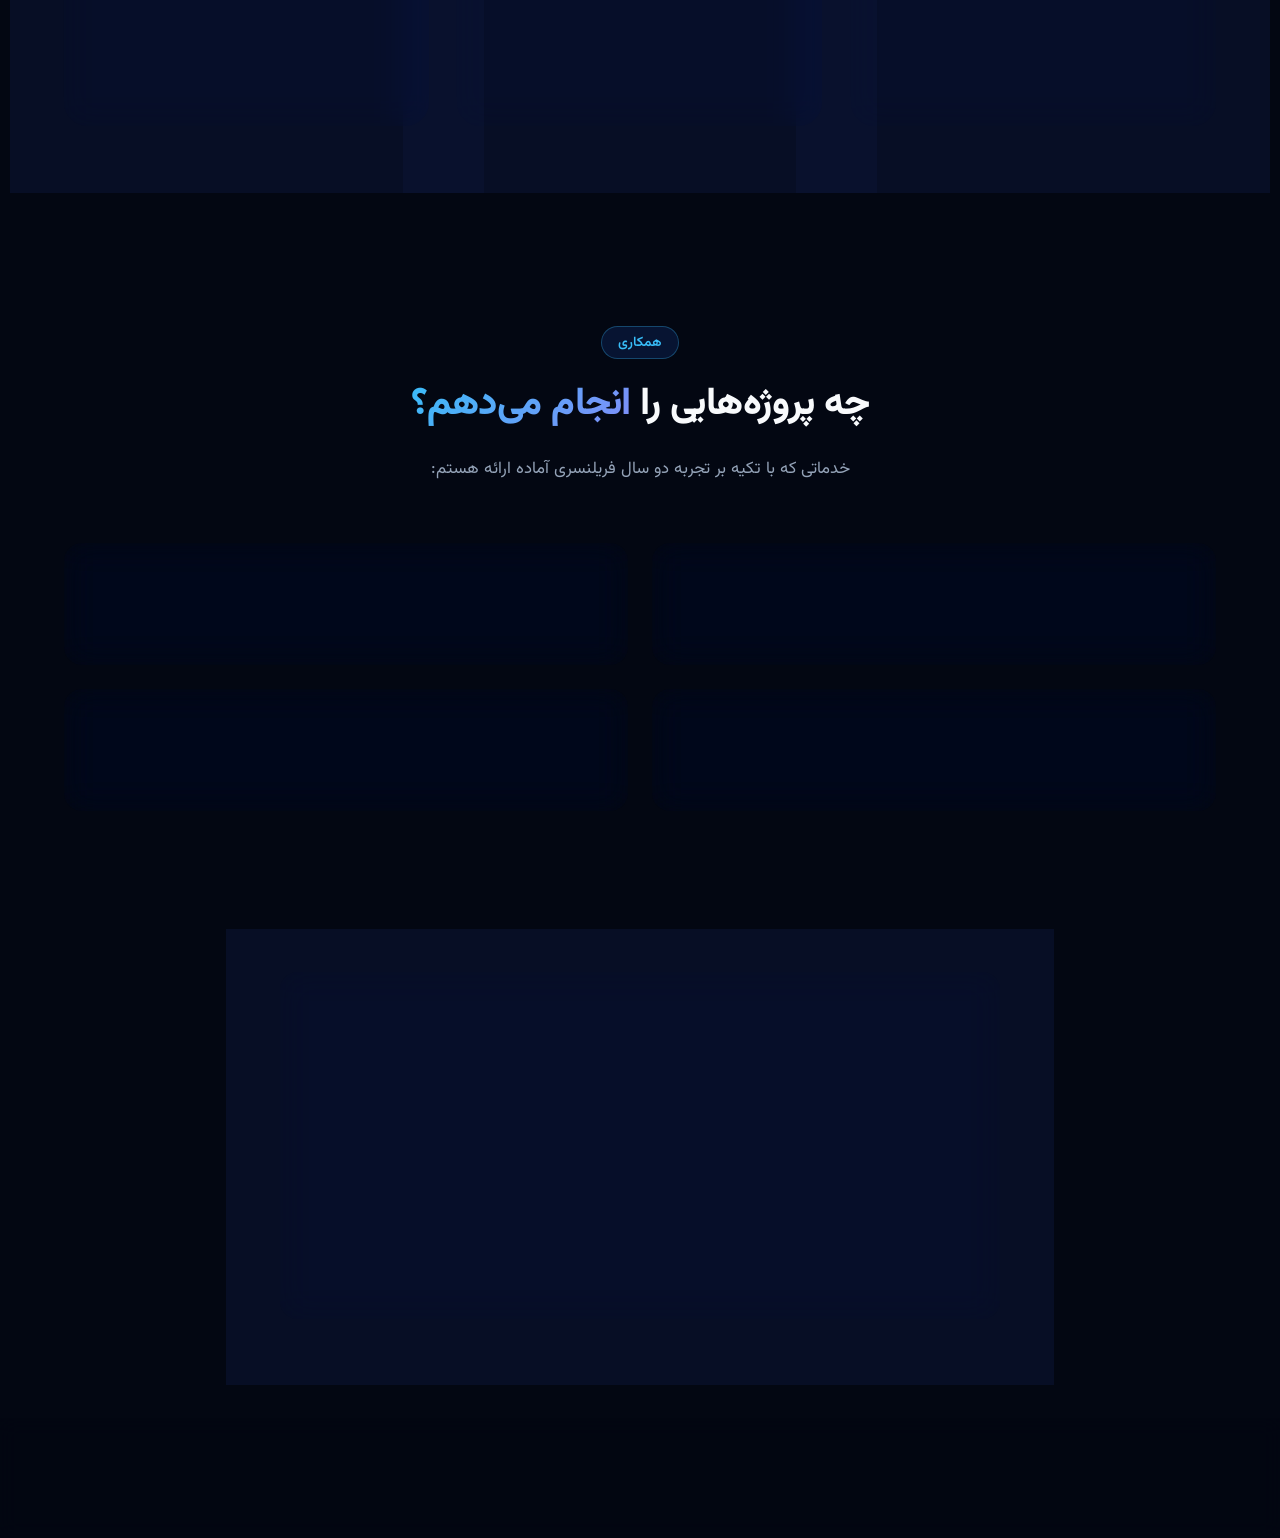
==== commit 750b5064: "update: remove hero code window and upgrade risk management bio to professional tone" ====
--- a/index.html
+++ b/index.html
@@ -74,7 +74,7 @@
           </div>
 
           <p class="hero-bio">
-            دانشجوی مهندسی کامپیوتر هستم و دو سال است که به عنوان فریلنسر پروژه‌های طراحی سایت، فرانت‌اند و کارهای تخصصی اکسل و ICDL انجام می‌دهم. به تازگی دوره مدیریت ریسک را هم گذرانده‌ام و آماده‌ام در پروژه‌های جدید طراحی وب و تحلیل ریسک با شما همکاری کنم.
+            دانشجوی مهندسی کامپیوتر با دو سال سابقه فعالیت فریلنسری در زمینه طراحی و توسعه وب‌سایت، پروژه‌های اداری و ICDL. با تسلط بر اصول مدیریت ریسک و زبان‌های برنامه‌نویسی HTML5، CSS3، JavaScript و Python، پروژه‌ها را با دید تحلیلی، ساختار مهندسی و تضمین کیفیت پیاده‌سازی می‌کنم.
           </p>
 
           <div class="tech-pills">
@@ -101,28 +101,6 @@
             </a>
           </div>
         </div>
-
-        <div class="hero-visual">
-          <div class="code-window glass-panel">
-            <div class="window-header">
-              <div class="window-dots">
-                <span class="window-dot dot-red"></span>
-                <span class="window-dot dot-yellow"></span>
-                <span class="window-dot dot-green"></span>
-              </div>
-              <span class="window-title">fereshteh.py</span>
-            </div>
-            <pre class="window-body"><code><span class="code-comment"># Fereshteh Mouri portfolio</span>
-<span class="code-kw">class</span> <span class="code-fn">Developer</span>:
-    name = <span class="code-str">"فرشته موری"</span>
-    role = <span class="code-str">"طراح سایت & مدیریت ریسک"</span>
-    education = <span class="code-str">"مهندسی کامپیوتر"</span>
-    experience = <span class="code-str">"۲ سال فریلنسری"</span>
-    stack = [<span class="code-str">"HTML"</span>, <span class="code-str">"CSS"</span>, <span class="code-str">"JS"</span>, <span class="code-str">"Python"</span>, <span class="code-str">"ICDL"</span>]
-    status = <span class="code-str">"آماده همکاری در پروژه"</span>
-</code></pre>
-          </div>
-        </div>
       </div>
     </div>
   </section>
@@ -166,7 +144,7 @@
             </div>
             <h3 class="pillar-title">مدیریت ریسک</h3>
             <p class="pillar-desc">
-              گذراندن دوره تخصصی مدیریت ریسک؛ شناسایی نقاط ضعف، ارزیابی تهدیدها و ارائه راه‌حل برای جلوگیری از مشکلات در پروژه‌ها.
+              ارزیابی و مدیریت تخصصی ریسک‌های پروژه؛ شناسایی نقاط آسیب‌پذیر، پیش‌بینی موانع فنی و ارائه استراتژی‌های پیشگیرانه برای تضمین تحویل موفق و بی‌نقص کار.
             </p>
           </div>
           <ul class="pillar-features">
--- a/assets/css/style.css
+++ b/assets/css/style.css
@@ -264,10 +264,9 @@
 }
 
 .hero-content {
-  display: grid;
-  grid-template-columns: 1.2fr 0.8fr;
-  gap: 48px;
-  align-items: center;
+  max-width: 860px;
+  margin: 0 auto;
+  text-align: center;
 }
 
 .hero-badge {
@@ -309,6 +308,7 @@
   flex-wrap: wrap;
   gap: 8px;
   align-items: center;
+  justify-content: center;
 }
 
 .hero-subtitle span.dot {
@@ -320,8 +320,8 @@
   font-size: 1.08rem;
   color: var(--text-secondary);
   line-height: 1.9;
-  margin-bottom: 32px;
-  max-width: 620px;
+  margin: 0 auto 32px;
+  max-width: 680px;
 }
 
 /* Tech Badges / Pills in Hero */
@@ -330,6 +330,7 @@
   flex-wrap: wrap;
   gap: 10px;
   margin-bottom: 36px;
+  justify-content: center;
 }
 
 .tech-pill {
@@ -362,6 +363,7 @@
   display: flex;
   flex-wrap: wrap;
   gap: 16px;
+  justify-content: center;
 }
 
 .btn {
@@ -405,78 +407,6 @@
   transform: translateY(-3px);
 }
 
-/* Hero Code Window Mockup */
-.hero-visual {
-  display: flex;
-  justify-content: center;
-  align-items: center;
-  position: relative;
-}
-
-.code-window {
-  width: 100%;
-  max-width: 440px;
-  border-radius: var(--radius-md);
-  background: rgba(6, 12, 30, 0.88);
-  border: 1px solid rgba(56, 189, 248, 0.28);
-  box-shadow: 0 16px 40px rgba(0, 0, 0, 0.65), 0 0 30px rgba(37, 99, 235, 0.2);
-  overflow: hidden;
-  direction: ltr;
-  text-align: left;
-  transition: var(--transition-smooth);
-}
-
-.code-window:hover {
-  border-color: rgba(56, 189, 248, 0.5);
-  box-shadow: 0 20px 48px rgba(0, 0, 0, 0.75), 0 0 36px rgba(56, 189, 248, 0.25);
-}
-
-.window-header {
-  display: flex;
-  align-items: center;
-  gap: 8px;
-  padding: 12px 18px;
-  background: rgba(15, 23, 42, 0.95);
-  border-bottom: 1px solid rgba(56, 189, 248, 0.15);
-}
-
-.window-dots {
-  display: flex;
-  gap: 7px;
-}
-
-.window-dot {
-  width: 12px;
-  height: 12px;
-  border-radius: 50%;
-  display: inline-block;
-}
-
-.dot-red { background: #ef4444; }
-.dot-yellow { background: #eab308; }
-.dot-green { background: #22c55e; }
-
-.window-title {
-  margin-left: auto;
-  font-size: 0.82rem;
-  color: #64748b;
-  font-family: 'Consolas', monospace;
-}
-
-.window-body {
-  padding: 22px;
-  font-family: 'Consolas', 'Fira Code', monospace;
-  font-size: 0.9rem;
-  line-height: 1.85;
-  color: #cbd5e1;
-  overflow-x: auto;
-}
-
-.code-kw { color: #f472b6; font-weight: 600; }
-.code-fn { color: #60a5fa; }
-.code-str { color: #34d399; }
-.code-prop { color: #38bdf8; }
-.code-comment { color: #64748b; font-style: italic; }
 
 /* ===================================================
    Section Headings
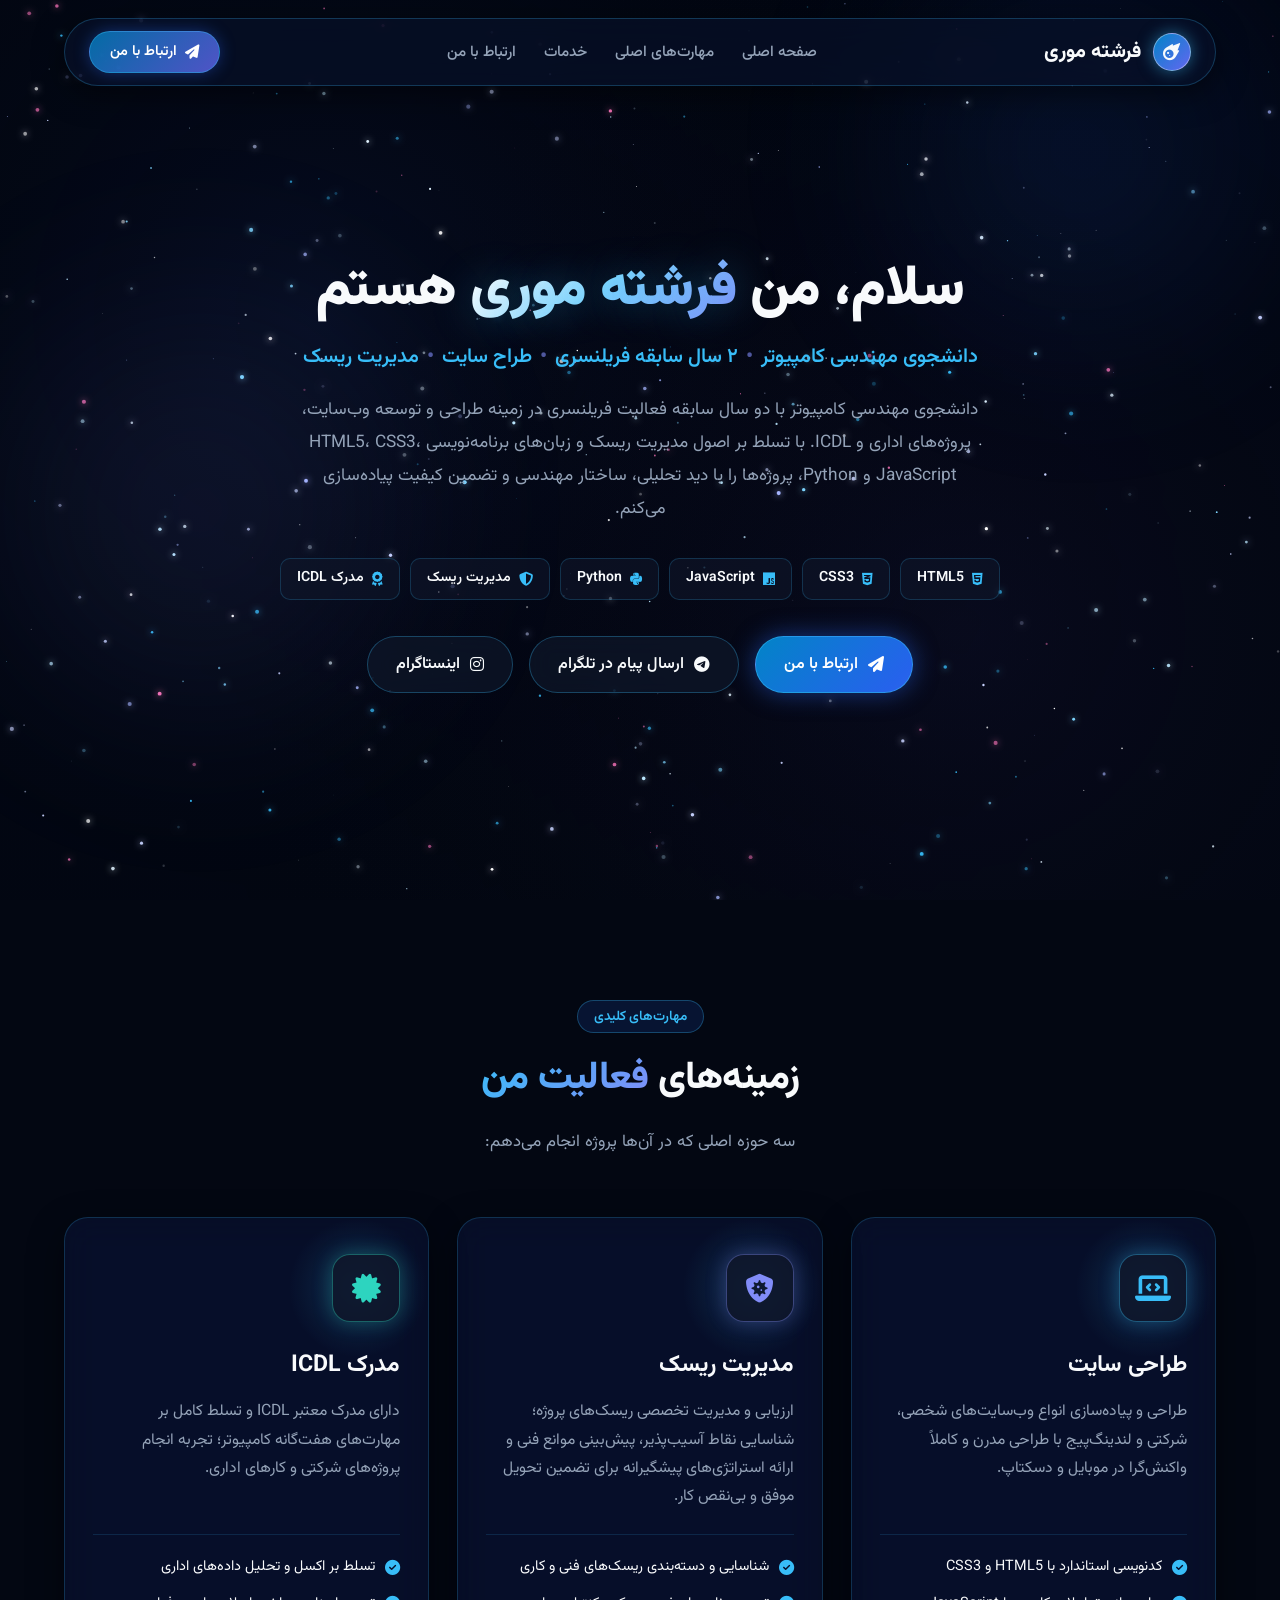
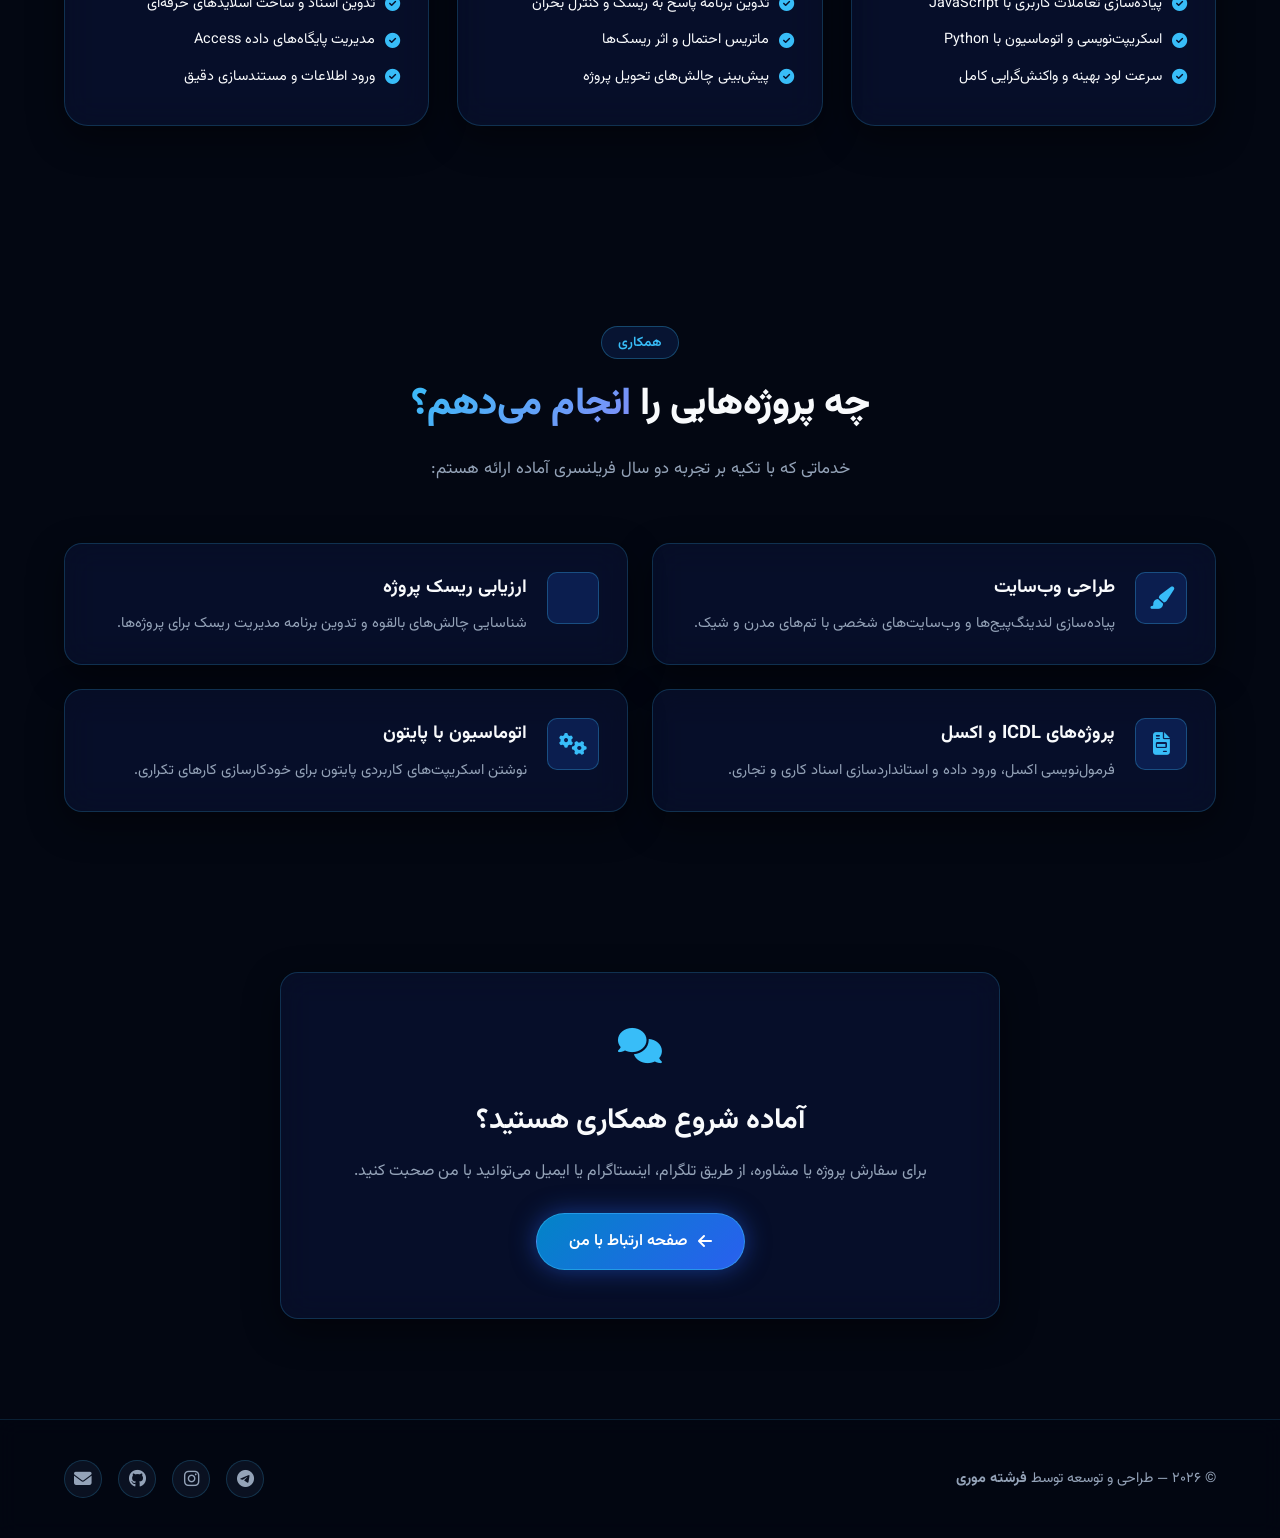
==== commit a09f55df: "update: remove hero badge for a clean minimalist header" ====
--- a/index.html
+++ b/index.html
@@ -54,10 +54,6 @@
     <div class="container">
       <div class="hero-content">
         <div class="hero-info">
-          <div class="hero-badge">
-            <i class="fa-solid fa-terminal"></i>
-            <span>دانشجوی مهندسی کامپیوتر & طراح وب</span>
-          </div>
 
           <h1 class="hero-title">
             سلام، من <span class="gradient-text">فرشته موری</span> هستم
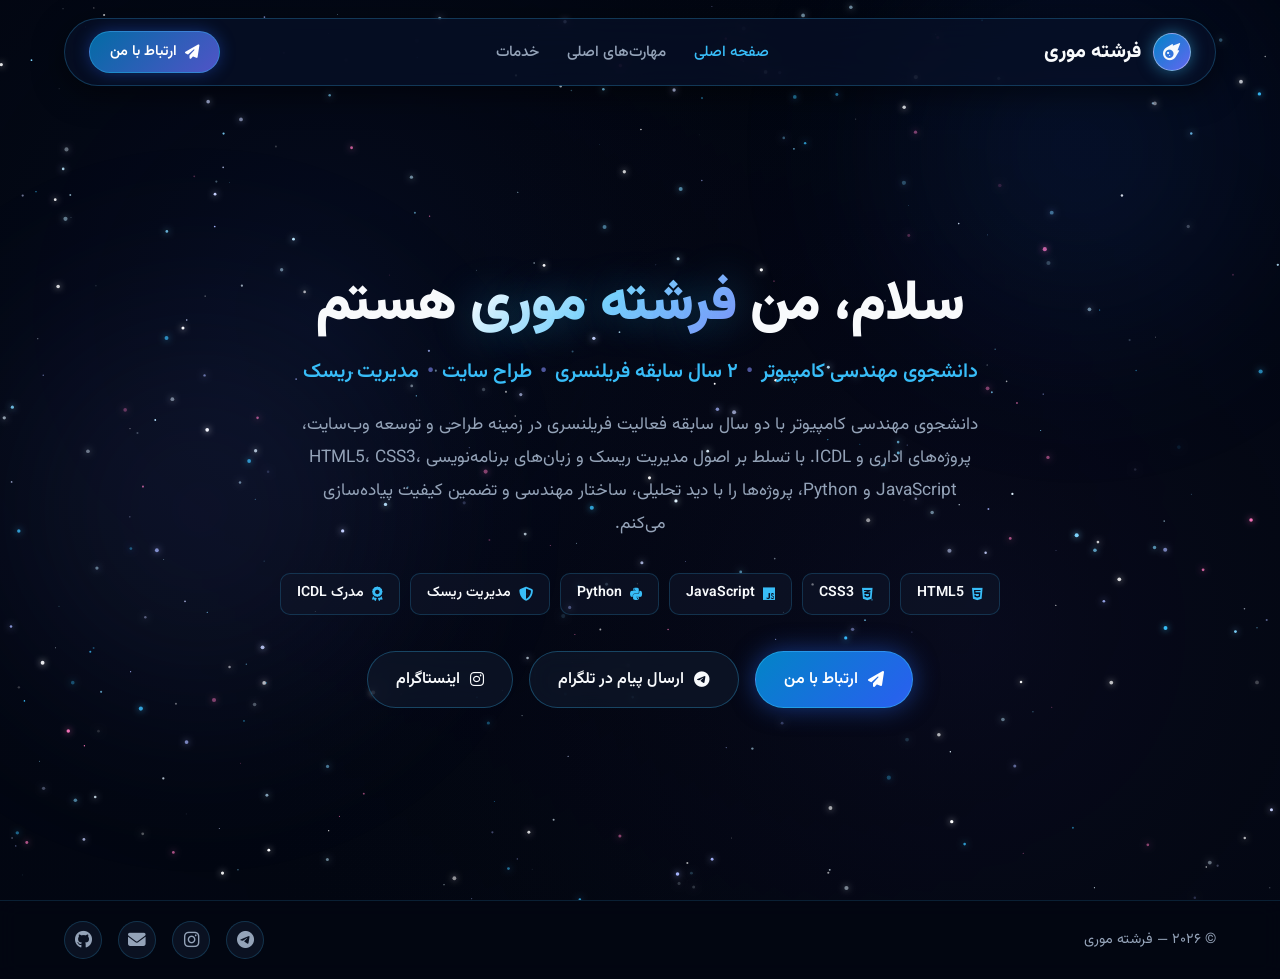
==== commit 90a3d095: "feat: implement multi-page architecture with separate skills and services pages" ====
--- a/index.html
+++ b/index.html
@@ -3,15 +3,11 @@
 <head>
   <meta charset="UTF-8">
   <meta name="viewport" content="width=device-width, initial-scale=1.0">
-  <title>فرشته موری | رزومه و نمونه‌کارها</title>
-
-  <!-- Font Awesome -->
+  <title>فرشته موری | طراح وب و مدیریت ریسک</title>
   <link rel="stylesheet" href="https://cdnjs.cloudflare.com/ajax/libs/font-awesome/6.5.1/css/all.min.css">
-
-  <!-- Main Styles -->
   <link rel="stylesheet" href="assets/css/style.css">
 </head>
-<body>
+<body style="min-height: 100vh; display: flex; flex-direction: column; justify-content: space-between;">
 
   <!-- Stars Background Canvas -->
   <canvas id="stars-canvas"></canvas>
@@ -31,10 +27,9 @@
         </a>
 
         <ul class="nav-links">
-          <li><a href="index.html" class="nav-link">صفحه اصلی</a></li>
-          <li><a href="#core-pillars" class="nav-link">مهارت‌های اصلی</a></li>
-          <li><a href="#services" class="nav-link">خدمات</a></li>
-          <li><a href="contact.html" class="nav-link">ارتباط با من</a></li>
+          <li><a href="index.html" class="nav-link" style="color: var(--cyan-glow);">صفحه اصلی</a></li>
+          <li><a href="skills.html" class="nav-link">مهارت‌های اصلی</a></li>
+          <li><a href="services.html" class="nav-link">خدمات</a></li>
         </ul>
 
         <a href="contact.html" class="nav-cta">
@@ -49,12 +44,11 @@
     </div>
   </header>
 
-  <!-- Hero Section -->
-  <section id="hero" class="hero-section">
+  <!-- Hero Single-Screen Content -->
+  <main class="hero-section" style="flex: 1; padding: 120px 0 40px;">
     <div class="container">
       <div class="hero-content">
         <div class="hero-info">
-
           <h1 class="hero-title">
             سلام، من <span class="gradient-text">فرشته موری</span> هستم
           </h1>
@@ -99,168 +93,14 @@
         </div>
       </div>
     </div>
-  </section>
+  </main>
 
-  <!-- Core Pillars -->
-  <section id="core-pillars" class="section">
-    <div class="container">
-      <div class="section-header">
-        <span class="section-tag">مهارت‌های کلیدی</span>
-        <h2 class="section-title">زمینه‌های <span>فعالیت من</span></h2>
-        <p class="section-desc">
-          سه حوزه اصلی که در آن‌ها پروژه انجام می‌دهم:
-        </p>
-      </div>
-
-      <div class="core-pillars-grid">
-        <!-- Pillar 1: Web Design -->
-        <div class="pillar-card card-web glass-panel">
-          <div>
-            <div class="pillar-icon-box">
-              <i class="fa-solid fa-laptop-code"></i>
-            </div>
-            <h3 class="pillar-title">طراحی سایت</h3>
-            <p class="pillar-desc">
-              طراحی و پیاده‌سازی انواع وب‌سایت‌های شخصی، شرکتی و لندینگ‌پیج با طراحی مدرن و کاملاً واکنش‌گرا در موبایل و دسکتاپ.
-            </p>
-          </div>
-          <ul class="pillar-features">
-            <li><i class="fa-solid fa-circle-check"></i> کدنویسی استاندارد با HTML5 و CSS3</li>
-            <li><i class="fa-solid fa-circle-check"></i> پیاده‌سازی تعاملات کاربری با JavaScript</li>
-            <li><i class="fa-solid fa-circle-check"></i> اسکریپت‌نویسی و اتوماسیون با Python</li>
-            <li><i class="fa-solid fa-circle-check"></i> سرعت لود بهینه و واکنش‌گرایی کامل</li>
-          </ul>
-        </div>
-
-        <!-- Pillar 2: Risk Management -->
-        <div class="pillar-card card-risk glass-panel">
-          <div>
-            <div class="pillar-icon-box">
-              <i class="fa-solid fa-shield-virus"></i>
-            </div>
-            <h3 class="pillar-title">مدیریت ریسک</h3>
-            <p class="pillar-desc">
-              ارزیابی و مدیریت تخصصی ریسک‌های پروژه؛ شناسایی نقاط آسیب‌پذیر، پیش‌بینی موانع فنی و ارائه استراتژی‌های پیشگیرانه برای تضمین تحویل موفق و بی‌نقص کار.
-            </p>
-          </div>
-          <ul class="pillar-features">
-            <li><i class="fa-solid fa-circle-check"></i> شناسایی و دسته‌بندی ریسک‌های فنی و کاری</li>
-            <li><i class="fa-solid fa-circle-check"></i> تدوین برنامه پاسخ به ریسک و کنترل بحران</li>
-            <li><i class="fa-solid fa-circle-check"></i> ماتریس احتمال و اثر ریسک‌ها</li>
-            <li><i class="fa-solid fa-circle-check"></i> پیش‌بینی چالش‌های تحویل پروژه</li>
-          </ul>
-        </div>
-
-        <!-- Pillar 3: ICDL -->
-        <div class="pillar-card card-icdl glass-panel">
-          <div>
-            <div class="pillar-icon-box">
-              <i class="fa-solid fa-certificate"></i>
-            </div>
-            <h3 class="pillar-title">مدرک ICDL</h3>
-            <p class="pillar-desc">
-              دارای مدرک معتبر ICDL و تسلط کامل بر مهارت‌های هفت‌گانه کامپیوتر؛ تجربه انجام پروژه‌های شرکتی و کارهای اداری.
-            </p>
-          </div>
-          <ul class="pillar-features">
-            <li><i class="fa-solid fa-circle-check"></i> تسلط بر اکسل و تحلیل داده‌های اداری</li>
-            <li><i class="fa-solid fa-circle-check"></i> تدوین اسناد و ساخت اسلایدهای حرفه‌ای</li>
-            <li><i class="fa-solid fa-circle-check"></i> مدیریت پایگاه‌های داده Access</li>
-            <li><i class="fa-solid fa-circle-check"></i> ورود اطلاعات و مستندسازی دقیق</li>
-          </ul>
-        </div>
-      </div>
-    </div>
-  </section>
-
-  <!-- Services Section -->
-  <section id="services" class="section">
-    <div class="container">
-      <div class="section-header">
-        <span class="section-tag">همکاری</span>
-        <h2 class="section-title">چه پروژه‌هایی را <span>انجام می‌دهم؟</span></h2>
-        <p class="section-desc">
-          خدماتی که با تکیه بر تجربه دو سال فریلنسری آماده ارائه هستم:
-        </p>
-      </div>
-
-      <div class="services-grid">
-        <div class="service-card glass-panel">
-          <div class="service-icon">
-            <i class="fa-solid fa-paintbrush"></i>
-          </div>
-          <div class="service-content">
-            <h4>طراحی وب‌سایت</h4>
-            <p>
-              پیاده‌سازی لندینگ‌پیج‌ها و وب‌سایت‌های شخصی با تم‌های مدرن و شیک.
-            </p>
-          </div>
-        </div>
-
-        <div class="service-card glass-panel">
-          <div class="service-icon">
-            <i class="fa-solid fa-shield-check"></i>
-          </div>
-          <div class="service-content">
-            <h4>ارزیابی ریسک پروژه</h4>
-            <p>
-              شناسایی چالش‌های بالقوه و تدوین برنامه مدیریت ریسک برای پروژه‌ها.
-            </p>
-          </div>
-        </div>
-
-        <div class="service-card glass-panel">
-          <div class="service-icon">
-            <i class="fa-solid fa-file-invoice"></i>
-          </div>
-          <div class="service-content">
-            <h4>پروژه‌های ICDL و اکسل</h4>
-            <p>
-              فرمول‌نویسی اکسل، ورود داده و استانداردسازی اسناد کاری و تجاری.
-            </p>
-          </div>
-        </div>
-
-        <div class="service-card glass-panel">
-          <div class="service-icon">
-            <i class="fa-solid fa-gears"></i>
-          </div>
-          <div class="service-content">
-            <h4>اتوماسیون با پایتون</h4>
-            <p>
-              نوشتن اسکریپت‌های کاربردی پایتون برای خودکارسازی کارهای تکراری.
-            </p>
-          </div>
-        </div>
-      </div>
-    </div>
-  </section>
-
-  <!-- Contact CTA Banner -->
-  <section class="section" style="padding: 60px 0 100px;">
-    <div class="container">
-      <div class="glass-panel" style="padding: 48px 24px; text-align: center; max-width: 720px; margin: 0 auto;">
-        <div style="font-size: 2.2rem; color: var(--cyan-glow); margin-bottom: 16px;">
-          <i class="fa-solid fa-comments"></i>
-        </div>
-        <h2 style="font-size: 1.8rem; margin-bottom: 12px; color: var(--text-primary);">آماده شروع همکاری هستید؟</h2>
-        <p style="color: var(--text-secondary); margin-bottom: 28px; font-size: 1rem;">
-          برای سفارش پروژه یا مشاوره، از طریق تلگرام، اینستاگرام یا ایمیل می‌توانید با من صحبت کنید.
-        </p>
-        <a href="contact.html" class="btn btn-primary" style="padding: 14px 32px;">
-          <i class="fa-solid fa-arrow-left"></i>
-          <span>صفحه ارتباط با من</span>
-        </a>
-      </div>
-    </div>
-  </section>
-
-  <!-- Footer -->
-  <footer class="site-footer">
+  <!-- Clean Minimal Footer -->
+  <footer class="site-footer" style="padding: 20px 0;">
     <div class="container">
       <div class="footer-content">
         <p class="footer-text">
-          © ۲۰۲۶ — طراحی و توسعه توسط <strong>فرشته موری</strong>
+          © ۲۰۲۶ — فرشته موری
         </p>
 
         <div class="footer-socials">
@@ -270,11 +110,11 @@
           <a href="https://www.instagram.com/mwri_tech/" target="_blank" rel="noopener noreferrer" class="social-link" title="اینستاگرام">
             <i class="fa-brands fa-instagram"></i>
           </a>
+          <a href="mailto:fereshte8416@gmail.com" class="social-link" title="ایمیل">
+            <i class="fa-solid fa-envelope"></i>
+          </a>
           <a href="https://github.com/fereshteh-20" target="_blank" rel="noopener noreferrer" class="social-link" title="گیت‌هاب">
             <i class="fa-brands fa-github"></i>
-          </a>
-          <a href="mailto:fereshte8416@gmail.com" class="social-link" title="ایمیل">
-            <i class="fa-solid fa-envelope"></i>
           </a>
         </div>
       </div>
